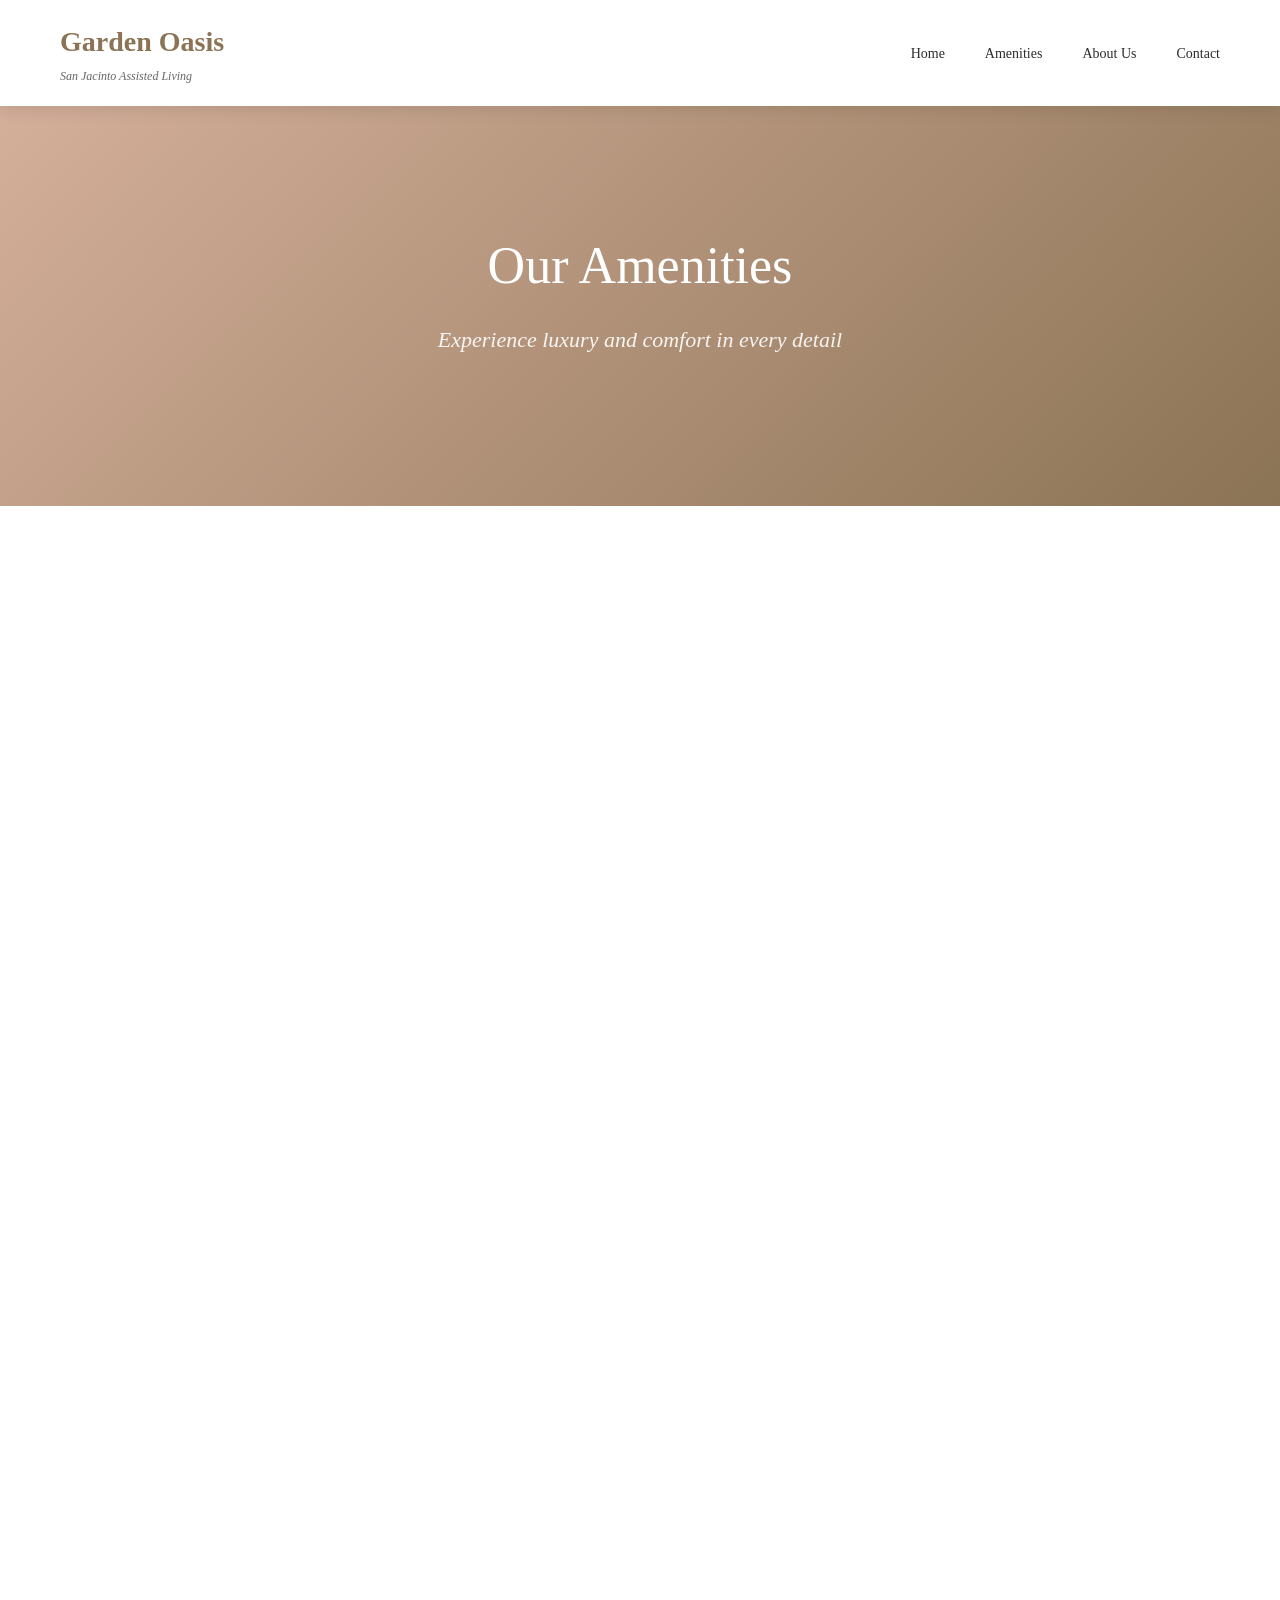
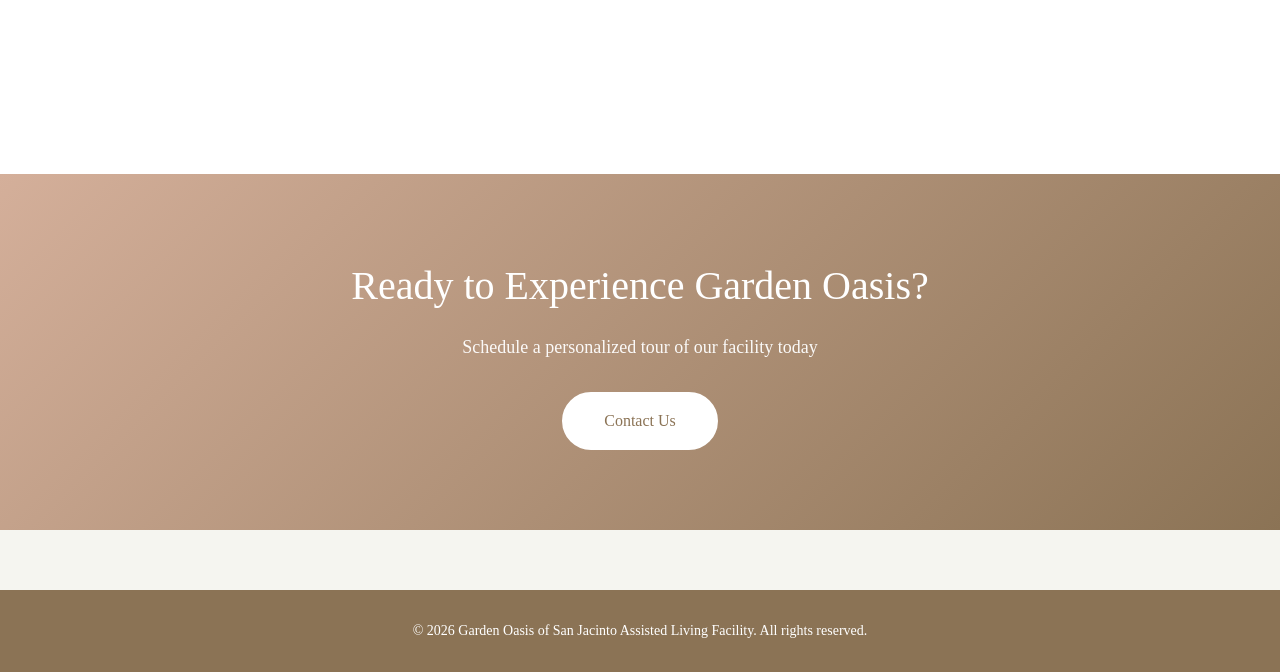
==== amenities.html @ 924706d7 "Initial commit: Garden Oasis website project setup" ====
<!DOCTYPE html>
<html lang="en">
<head>
    <meta charset="UTF-8">
    <meta name="viewport" content="width=device-width, initial-scale=1.0">
    <title>Amenities - Garden Oasis of San Jacinto</title>
    <link rel="stylesheet" href="css/styles.css">
</head>
<body>
    <!-- Navigation -->
    <nav class="navbar">
        <div class="container">
            <div class="logo">
                <h1>Garden Oasis</h1>
                <p class="tagline">San Jacinto Assisted Living</p>
            </div>
            <ul class="nav-links">
                <li><a href="index.html">Home</a></li>
                <li><a href="amenities.html">Amenities</a></li>
                <li><a href="index.html#about">About Us</a></li>
                <li><a href="index.html#contact">Contact</a></li>
            </ul>
        </div>
    </nav>

    <!-- Amenities Hero -->
    <section class="amenities-hero">
        <div class="hero-content">
            <h2>Our Amenities</h2>
            <p>Experience luxury and comfort in every detail</p>
        </div>
    </section>

    <!-- Amenities Grid -->
    <section class="amenities-section">
        <div class="container">
            <div class="amenities-grid">
                <!-- Amenity Card: Wellness Center -->
                <div class="amenity-card">
                    <div class="amenity-header">
                        <h3>Wellness Center</h3>
                    </div>
                    <div class="amenity-content">
                        <p>Our state-of-the-art wellness center features:</p>
                        <ul>
                            <li>Physical therapy facilities</li>
                            <li>Fitness equipment</li>
                            <li>Spa services</li>
                            <li>Health consultations</li>
                        </ul>
                    </div>
                </div>

                <!-- Amenity Card: Dining -->
                <div class="amenity-card">
                    <div class="amenity-header">
                        <h3>Fine Dining Restaurant</h3>
                    </div>
                    <div class="amenity-content">
                        <p>Culinary excellence at every meal:</p>
                        <ul>
                            <li>Chef-prepared meals</li>
                            <li>Dietary accommodations</li>
                            <li>Wine and beverage service</li>
                            <li>Private dining options</li>
                        </ul>
                    </div>
                </div>

                <!-- Amenity Card: Recreation -->
                <div class="amenity-card">
                    <div class="amenity-header">
                        <h3>Recreation & Activities</h3>
                    </div>
                    <div class="amenity-content">
                        <p>Enriching programs throughout the week:</p>
                        <ul>
                            <li>Arts and crafts studios</li>
                            <li>Movie theater</li>
                            <li>Games and social events</li>
                            <li>Educational classes</li>
                        </ul>
                    </div>
                </div>

                <!-- Amenity Card: Gardens -->
                <div class="amenity-card">
                    <div class="amenity-header">
                        <h3>Landscaped Gardens</h3>
                    </div>
                    <div class="amenity-content">
                        <p>Peaceful outdoor spaces for relaxation:</p>
                        <ul>
                            <li>Walking paths</li>
                            <li>Seating areas</li>
                            <li>Meditation gardens</li>
                            <li>Seasonal plantings</li>
                        </ul>
                    </div>
                </div>

                <!-- Amenity Card: Library -->
                <div class="amenity-card">
                    <div class="amenity-header">
                        <h3>Library & Reading Rooms</h3>
                    </div>
                    <div class="amenity-content">
                        <p>A haven for literary enthusiasts:</p>
                        <ul>
                            <li>Extensive book collection</li>
                            <li>Digital reading devices</li>
                            <li>Quiet reading spaces</li>
                            <li>Book clubs</li>
                        </ul>
                    </div>
                </div>

                <!-- Amenity Card: Medical -->
                <div class="amenity-card">
                    <div class="amenity-header">
                        <h3>Medical Services</h3>
                    </div>
                    <div class="amenity-content">
                        <p>Comprehensive healthcare support:</p>
                        <ul>
                            <li>On-site nursing staff</li>
                            <li>Medication management</li>
                            <li>Emergency response</li>
                            <li>Specialist coordination</li>
                        </ul>
                    </div>
                </div>

                <!-- Amenity Card: Lounge -->
                <div class="amenity-card">
                    <div class="amenity-header">
                        <h3>Elegant Lounges</h3>
                    </div>
                    <div class="amenity-content">
                        <p>Social spaces for gathering and connection:</p>
                        <ul>
                            <li>Fireplaces and seating</li>
                            <li>Piano and music rooms</li>
                            <li>Parlor areas</li>
                            <li>Coffee bar</li>
                        </ul>
                    </div>
                </div>

                <!-- Amenity Card: Transportation -->
                <div class="amenity-card">
                    <div class="amenity-header">
                        <h3>Transportation Services</h3>
                    </div>
                    <div class="amenity-content">
                        <p>Convenient mobility for residents:</p>
                        <ul>
                            <li>Medical appointments</li>
                            <li>Shopping excursions</li>
                            <li>Community outings</li>
                            <li>Emergency transport</li>
                        </ul>
                    </div>
                </div>
            </div>
        </div>
    </section>

    <!-- Call to Action -->
    <section class="cta-section">
        <div class="container">
            <h2>Ready to Experience Garden Oasis?</h2>
            <p>Schedule a personalized tour of our facility today</p>
            <a href="index.html#contact" class="cta-button">Contact Us</a>
        </div>
    </section>

    <!-- Footer -->
    <footer class="footer">
        <div class="container">
            <p>&copy; 2026 Garden Oasis of San Jacinto Assisted Living Facility. All rights reserved.</p>
        </div>
    </footer>

    <script src="js/main.js"></script>
</body>
</html>
---- css/styles.css ----
:root {
    /* Light, Luxurious Color Palette */
    --primary-color: #D4AF9A;      /* Warm gold/beige */
    --secondary-color: #F5F5F0;    /* Off-white */
    --accent-color: #8B7355;       /* Warm brown */
    --text-dark: #2C2C2C;          /* Dark gray */
    --text-light: #666666;         /* Medium gray */
    --border-color: #E8E8E8;       /* Light gray */
    --shadow: 0 4px 15px rgba(0, 0, 0, 0.1);
}

* {
    margin: 0;
    padding: 0;
    box-sizing: border-box;
}

body {
    font-family: 'Georgia', 'Garamond', serif;
    line-height: 1.6;
    color: var(--text-dark);
    background-color: var(--secondary-color);
}

/* Container */
.container {
    max-width: 1200px;
    margin: 0 auto;
    padding: 0 20px;
}

/* Navigation */
.navbar {
    background-color: white;
    padding: 20px 0;
    position: sticky;
    top: 0;
    z-index: 100;
    box-shadow: var(--shadow);
}

.navbar .container {
    display: flex;
    justify-content: space-between;
    align-items: center;
}

.logo h1 {
    font-size: 28px;
    color: var(--accent-color);
    font-weight: 600;
}

.logo .tagline {
    font-size: 12px;
    color: var(--text-light);
    font-style: italic;
    margin-top: 2px;
}

.nav-links {
    display: flex;
    list-style: none;
    gap: 40px;
}

.nav-links a {
    text-decoration: none;
    color: var(--text-dark);
    font-size: 14px;
    transition: color 0.3s ease;
}

.nav-links a:hover {
    color: var(--primary-color);
}

/* Hero Section */
.hero {
    background: linear-gradient(135deg, #F5F5F0 0%, #E8E8E8 100%);
    padding: 120px 20px;
    text-align: center;
    min-height: 500px;
    display: flex;
    align-items: center;
    justify-content: center;
}

.hero-content h2 {
    font-size: 48px;
    color: var(--accent-color);
    margin-bottom: 15px;
    font-weight: 500;
}

.hero-content p {
    font-size: 20px;
    color: var(--text-light);
    margin-bottom: 30px;
    font-style: italic;
}

.amenities-hero {
    background: linear-gradient(135deg, #D4AF9A 0%, #8B7355 100%);
    color: white;
    padding: 100px 20px;
    text-align: center;
    min-height: 400px;
    display: flex;
    align-items: center;
    justify-content: center;
}

.amenities-hero .hero-content h2 {
    color: white;
    font-size: 52px;
    margin-bottom: 15px;
}

.amenities-hero .hero-content p {
    color: rgba(255, 255, 255, 0.9);
    font-size: 22px;
}

/* CTA Button */
.cta-button {
    display: inline-block;
    background-color: var(--primary-color);
    color: white;
    padding: 14px 40px;
    text-decoration: none;
    border-radius: 50px;
    font-size: 16px;
    transition: all 0.3s ease;
    border: 2px solid var(--primary-color);
}

.cta-button:hover {
    background-color: var(--accent-color);
    border-color: var(--accent-color);
    transform: translateY(-2px);
    box-shadow: 0 6px 20px rgba(0, 0, 0, 0.15);
}

/* About Section */
.about {
    padding: 80px 20px;
    background-color: white;
}

.about h2 {
    font-size: 36px;
    color: var(--accent-color);
    text-align: center;
    margin-bottom: 50px;
    font-weight: 500;
}

.about-content {
    max-width: 800px;
    margin: 0 auto;
}

.about-text p {
    font-size: 16px;
    color: var(--text-light);
    margin-bottom: 20px;
    line-height: 1.8;
}

/* Features Grid */
.features {
    padding: 80px 20px;
    background-color: var(--secondary-color);
}

.features h2 {
    font-size: 36px;
    color: var(--accent-color);
    text-align: center;
    margin-bottom: 50px;
    font-weight: 500;
}

.features-grid {
    display: grid;
    grid-template-columns: repeat(auto-fit, minmax(280px, 1fr));
    gap: 30px;
}

.feature-card {
    background-color: white;
    padding: 30px;
    border-radius: 10px;
    text-align: center;
    box-shadow: var(--shadow);
    transition: all 0.3s ease;
}

.feature-card:hover {
    transform: translateY(-5px);
    box-shadow: 0 8px 25px rgba(0, 0, 0, 0.15);
}

.feature-card h3 {
    color: var(--primary-color);
    font-size: 20px;
    margin-bottom: 15px;
    font-weight: 600;
}

.feature-card p {
    color: var(--text-light);
    font-size: 15px;
}

/* Amenities Section */
.amenities-section {
    padding: 80px 20px;
    background-color: white;
}

.amenities-grid {
    display: grid;
    grid-template-columns: repeat(auto-fit, minmax(320px, 1fr));
    gap: 30px;
    margin-top: 50px;
}

.amenity-card {
    background: linear-gradient(135deg, #F5F5F0 0%, white 100%);
    border: 1px solid var(--border-color);
    border-radius: 10px;
    overflow: hidden;
    transition: all 0.3s ease;
    box-shadow: var(--shadow);
}

.amenity-card:hover {
    transform: translateY(-8px);
    box-shadow: 0 12px 35px rgba(0, 0, 0, 0.12);
}

.amenity-header {
    background: linear-gradient(135deg, var(--primary-color) 0%, var(--accent-color) 100%);
    color: white;
    padding: 25px;
    text-align: center;
}

.amenity-header h3 {
    font-size: 22px;
    font-weight: 600;
    margin: 0;
}

.amenity-content {
    padding: 25px;
}

.amenity-content p {
    color: var(--text-dark);
    font-size: 15px;
    margin-bottom: 15px;
    font-weight: 500;
}

.amenity-content ul {
    list-style: none;
    padding-left: 0;
}

.amenity-content li {
    color: var(--text-light);
    font-size: 14px;
    padding: 8px 0;
    border-bottom: 1px solid var(--border-color);
    position: relative;
    padding-left: 20px;
}

.amenity-content li:last-child {
    border-bottom: none;
}

.amenity-content li:before {
    content: "✓";
    position: absolute;
    left: 0;
    color: var(--primary-color);
    font-weight: bold;
}

/* CTA Section */
.cta-section {
    background: linear-gradient(135deg, var(--primary-color) 0%, var(--accent-color) 100%);
    color: white;
    padding: 80px 20px;
    text-align: center;
}

.cta-section h2 {
    font-size: 40px;
    margin-bottom: 15px;
    font-weight: 500;
}

.cta-section p {
    font-size: 18px;
    margin-bottom: 30px;
    opacity: 0.95;
}

.cta-section .cta-button {
    background-color: white;
    color: var(--accent-color);
    border-color: white;
}

.cta-section .cta-button:hover {
    background-color: var(--secondary-color);
    border-color: var(--secondary-color);
}

/* Contact Section */
.contact {
    padding: 80px 20px;
    background-color: var(--secondary-color);
    text-align: center;
}

.contact h2 {
    font-size: 36px;
    color: var(--accent-color);
    margin-bottom: 15px;
    font-weight: 500;
}

.contact > p {
    font-size: 18px;
    color: var(--text-light);
    margin-bottom: 40px;
}

.contact-info {
    background-color: white;
    max-width: 500px;
    margin: 0 auto;
    padding: 40px;
    border-radius: 10px;
    box-shadow: var(--shadow);
}

.contact-info p {
    font-size: 16px;
    margin: 15px 0;
    color: var(--text-dark);
}

/* Footer */
.footer {
    background-color: var(--accent-color);
    color: white;
    text-align: center;
    padding: 30px 20px;
    margin-top: 60px;
}

.footer p {
    margin: 0;
    font-size: 14px;
}

/* Responsive Design */
@media (max-width: 768px) {
    .nav-links {
        gap: 20px;
    }

    .hero-content h2 {
        font-size: 36px;
    }

    .hero-content p {
        font-size: 16px;
    }

    .amenities-hero .hero-content h2 {
        font-size: 36px;
    }

    .features h2,
    .about h2,
    .contact h2 {
        font-size: 28px;
    }

    .cta-section h2 {
        font-size: 32px;
    }

    .features-grid,
    .amenities-grid {
        grid-template-columns: 1fr;
    }
}

@media (max-width: 480px) {
    .navbar .container {
        flex-direction: column;
        gap: 15px;
    }

    .nav-links {
        flex-direction: column;
        gap: 10px;
        text-align: center;
    }

    .hero {
        padding: 80px 20px;
        min-height: auto;
    }

    .hero-content h2 {
        font-size: 28px;
    }
}
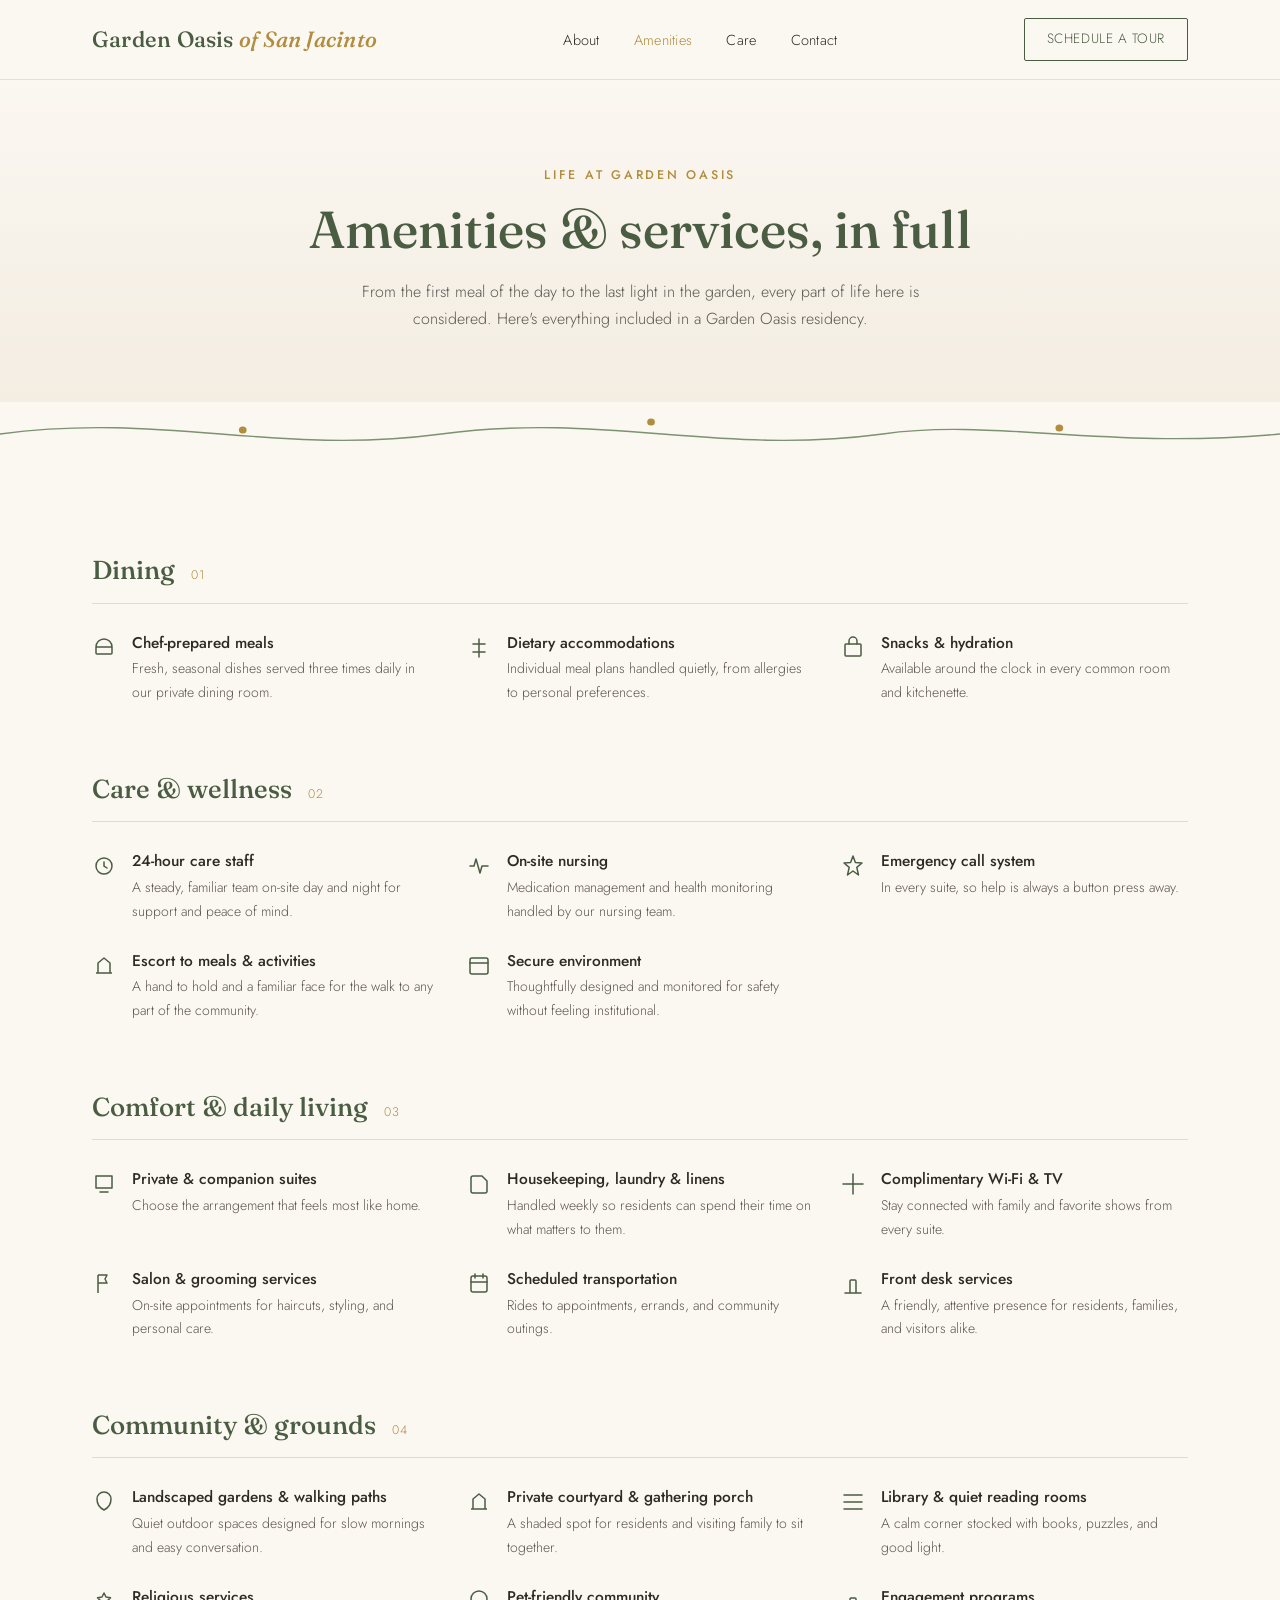
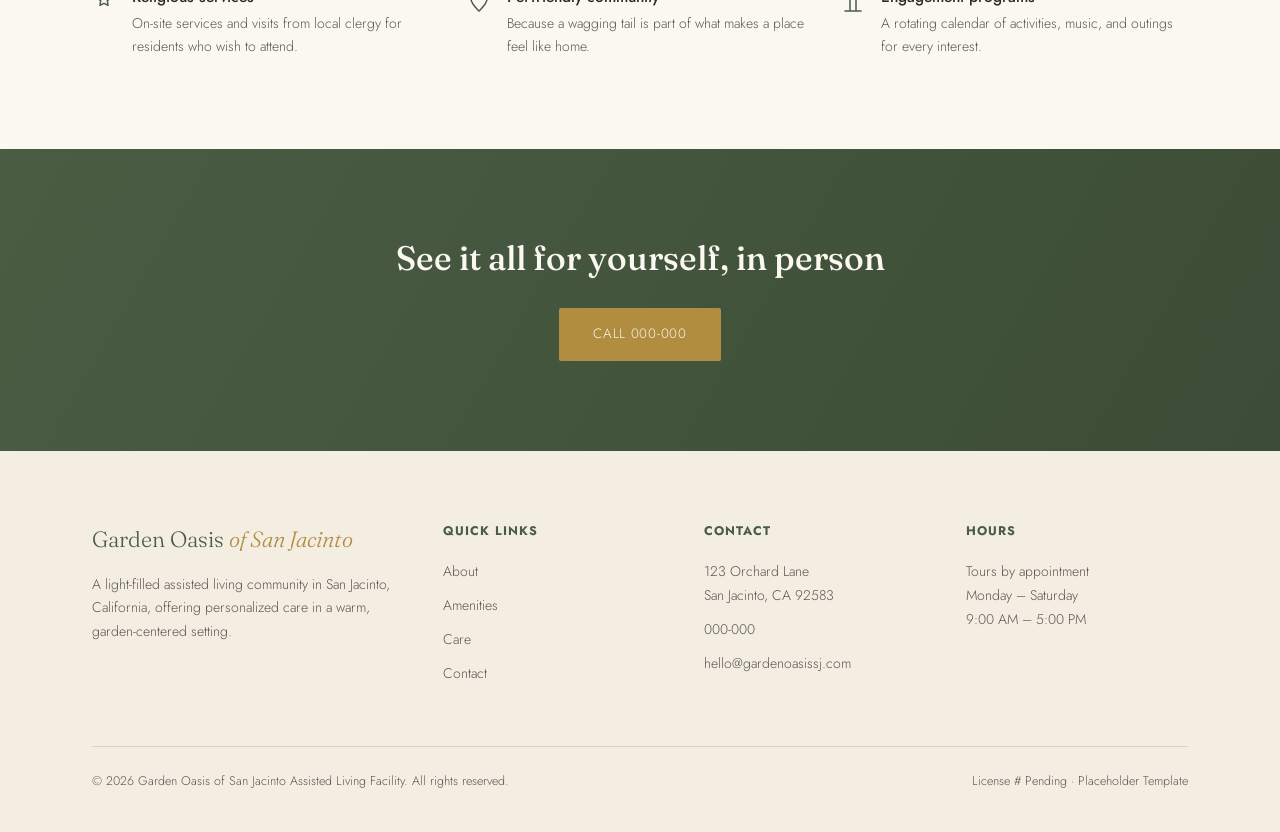
==== commit f4af1cb1: "Update amenities.html" ====
--- a/amenities.html
+++ b/amenities.html
@@ -1,187 +1,339 @@
 <!DOCTYPE html>
 <html lang="en">
 <head>
-    <meta charset="UTF-8">
-    <meta name="viewport" content="width=device-width, initial-scale=1.0">
-    <title>Amenities - Garden Oasis of San Jacinto</title>
-    <link rel="stylesheet" href="css/styles.css">
+<meta charset="UTF-8">
+<meta name="viewport" content="width=device-width, initial-scale=1.0">
+<title>Amenities &amp; Services | Garden Oasis of San Jacinto</title>
+<meta name="description" content="Explore the amenities and services at Garden Oasis of San Jacinto Assisted Living Facility, from chef-prepared meals to landscaped gardens and 24-hour care.">
+<link rel="preconnect" href="https://fonts.googleapis.com">
+<link rel="preconnect" href="https://fonts.gstatic.com" crossorigin>
+<link href="https://fonts.googleapis.com/css2?family=Fraunces:ital,opsz,wght@0,9..144,300;0,9..144,500;1,9..144,400&family=Jost:wght@300;400;500;600&display=swap" rel="stylesheet">
+<style>
+  :root{
+    --ivory:#FBF7F1;
+    --ivory-deep:#F3EDE2;
+    --sage-deep:#4A5D43;
+    --sage:#7C9271;
+    --sage-pale:#DCE6D3;
+    --gold:#B08D3F;
+    --gold-pale:#E9DCB8;
+    --ink:#2E2B26;
+    --ink-soft:#5C5850;
+  }
+  *{box-sizing:border-box;margin:0;padding:0;}
+  html{scroll-behavior:smooth;}
+  body{
+    font-family:'Jost', sans-serif;
+    background:var(--ivory);
+    color:var(--ink);
+    line-height:1.7;
+    font-weight:300;
+    overflow-x:hidden;
+  }
+  h1,h2,h3,.display{
+    font-family:'Fraunces', serif;
+    font-weight:500;
+    color:var(--sage-deep);
+    line-height:1.15;
+  }
+  a{color:inherit;text-decoration:none;}
+  img{max-width:100%;display:block;}
+  .wrap{max-width:1160px;margin:0 auto;padding:0 32px;}
+  .eyebrow{
+    font-family:'Jost', sans-serif;
+    text-transform:uppercase;
+    letter-spacing:0.22em;
+    font-size:12.5px;
+    color:var(--gold);
+    font-weight:500;
+    display:inline-block;
+    margin-bottom:14px;
+  }
+
+  /* ---------- NAV ---------- */
+  header{
+    position:sticky;top:0;z-index:100;
+    background:rgba(251,247,241,0.92);
+    backdrop-filter:blur(6px);
+    border-bottom:1px solid rgba(74,93,67,0.14);
+  }
+  nav{
+    display:flex;align-items:center;justify-content:space-between;
+    padding:18px 32px;max-width:1160px;margin:0 auto;
+  }
+  .logo{font-family:'Fraunces',serif;font-size:22px;color:var(--sage-deep);font-weight:500;letter-spacing:0.01em;}
+  .logo em{font-style:italic;color:var(--gold);}
+  .nav-links{display:flex;gap:34px;list-style:none;}
+  .nav-links a{font-size:14.5px;letter-spacing:0.02em;color:var(--ink);transition:color .2s;}
+  .nav-links a.active{color:var(--gold);}
+  .nav-links a:hover{color:var(--gold);}
+  .nav-cta{
+    border:1px solid var(--sage-deep);padding:9px 22px;border-radius:2px;
+    font-size:13.5px;letter-spacing:0.04em;text-transform:uppercase;
+    color:var(--sage-deep);transition:all .25s;white-space:nowrap;
+  }
+  .nav-cta:hover{background:var(--sage-deep);color:var(--ivory);}
+  .menu-toggle{display:none;background:none;border:none;font-size:26px;color:var(--sage-deep);cursor:pointer;}
+
+  /* ---------- PAGE HERO ---------- */
+  .page-hero{
+    padding:80px 32px 70px;
+    background:linear-gradient(180deg, var(--ivory) 0%, var(--ivory-deep) 100%);
+    text-align:center;
+  }
+  .page-hero h1{font-size:clamp(34px,5vw,52px);max-width:720px;margin:0 auto 18px;}
+  .page-hero p{max-width:560px;margin:0 auto;color:var(--ink-soft);font-size:16px;}
+
+  /* vine divider */
+  .vine{width:100%;height:64px;display:block;}
+  .vine path{fill:none;stroke:var(--sage);stroke-width:1.4;stroke-linecap:round;}
+  .vine circle{fill:var(--gold);}
+
+  /* ---------- AMENITY CATEGORIES ---------- */
+  .categories{padding:90px 32px;}
+  .cat-group{margin-bottom:70px;}
+  .cat-group:last-child{margin-bottom:0;}
+  .cat-head{display:flex;align-items:baseline;gap:16px;border-bottom:1px solid rgba(74,93,67,0.18);padding-bottom:16px;margin-bottom:30px;}
+  .cat-head h2{font-size:26px;}
+  .cat-head span{font-size:12.5px;letter-spacing:0.05em;text-transform:uppercase;color:var(--gold);}
+  .cat-grid{display:grid;grid-template-columns:repeat(3,1fr);gap:28px;}
+  .cat-item{display:flex;gap:16px;align-items:flex-start;}
+  .cat-item svg{width:24px;height:24px;stroke:var(--sage-deep);flex-shrink:0;margin-top:2px;}
+  .cat-item h3{font-family:'Jost',sans-serif;font-weight:500;font-size:15.5px;color:var(--ink);margin-bottom:6px;}
+  .cat-item p{font-size:14px;color:var(--ink-soft);}
+
+  /* ---------- CTA BANNER ---------- */
+  .cta-banner{
+    padding:90px 32px;text-align:center;
+    background:linear-gradient(120deg, var(--sage-deep), #3C4C36);
+    color:var(--ivory);
+  }
+  .cta-banner h2{color:var(--ivory);font-size:34px;max-width:600px;margin:0 auto 30px;}
+  .btn{
+    display:inline-block;padding:15px 34px;border-radius:2px;
+    font-size:13.5px;letter-spacing:0.05em;text-transform:uppercase;
+    transition:all .25s;
+  }
+  .btn-primary{background:var(--gold);color:var(--ivory);}
+  .btn-primary:hover{background:var(--ivory);color:var(--sage-deep);}
+
+  /* ---------- FOOTER ---------- */
+  footer{padding:70px 32px 40px;background:var(--ivory-deep);}
+  .footer-grid{display:grid;grid-template-columns:1.4fr 1fr 1fr 1fr;gap:40px;margin-bottom:50px;}
+  .footer-grid h4{font-size:12.5px;letter-spacing:0.08em;text-transform:uppercase;color:var(--sage-deep);margin-bottom:18px;}
+  .footer-grid p, .footer-grid a{font-size:14px;color:var(--ink-soft);display:block;margin-bottom:10px;}
+  .footer-grid a:hover{color:var(--gold);}
+  .footer-logo{font-family:'Fraunces',serif;font-size:22px;color:var(--sage-deep);margin-bottom:14px;}
+  .footer-bottom{
+    border-top:1px solid rgba(74,93,67,0.18);padding-top:24px;
+    display:flex;justify-content:space-between;flex-wrap:wrap;gap:12px;
+    font-size:12.5px;color:var(--ink-soft);
+  }
+
+  /* ---------- RESPONSIVE ---------- */
+  @media (max-width:900px){
+    .cat-grid{grid-template-columns:1fr 1fr;}
+    .footer-grid{grid-template-columns:1fr 1fr;}
+  }
+  @media (max-width:700px){
+    .nav-links, .nav-cta{display:none;}
+    .menu-toggle{display:block;}
+    .cat-grid{grid-template-columns:1fr;}
+    .footer-grid{grid-template-columns:1fr;}
+  }
+</style>
 </head>
 <body>
-    <!-- Navigation -->
-    <nav class="navbar">
-        <div class="container">
-            <div class="logo">
-                <h1>Garden Oasis</h1>
-                <p class="tagline">San Jacinto Assisted Living</p>
-            </div>
-            <ul class="nav-links">
-                <li><a href="index.html">Home</a></li>
-                <li><a href="amenities.html">Amenities</a></li>
-                <li><a href="index.html#about">About Us</a></li>
-                <li><a href="index.html#contact">Contact</a></li>
-            </ul>
-        </div>
-    </nav>
-
-    <!-- Amenities Hero -->
-    <section class="amenities-hero">
-        <div class="hero-content">
-            <h2>Our Amenities</h2>
-            <p>Experience luxury and comfort in every detail</p>
-        </div>
-    </section>
-
-    <!-- Amenities Grid -->
-    <section class="amenities-section">
-        <div class="container">
-            <div class="amenities-grid">
-                <!-- Amenity Card: Wellness Center -->
-                <div class="amenity-card">
-                    <div class="amenity-header">
-                        <h3>Wellness Center</h3>
-                    </div>
-                    <div class="amenity-content">
-                        <p>Our state-of-the-art wellness center features:</p>
-                        <ul>
-                            <li>Physical therapy facilities</li>
-                            <li>Fitness equipment</li>
-                            <li>Spa services</li>
-                            <li>Health consultations</li>
-                        </ul>
-                    </div>
-                </div>
-
-                <!-- Amenity Card: Dining -->
-                <div class="amenity-card">
-                    <div class="amenity-header">
-                        <h3>Fine Dining Restaurant</h3>
-                    </div>
-                    <div class="amenity-content">
-                        <p>Culinary excellence at every meal:</p>
-                        <ul>
-                            <li>Chef-prepared meals</li>
-                            <li>Dietary accommodations</li>
-                            <li>Wine and beverage service</li>
-                            <li>Private dining options</li>
-                        </ul>
-                    </div>
-                </div>
-
-                <!-- Amenity Card: Recreation -->
-                <div class="amenity-card">
-                    <div class="amenity-header">
-                        <h3>Recreation & Activities</h3>
-                    </div>
-                    <div class="amenity-content">
-                        <p>Enriching programs throughout the week:</p>
-                        <ul>
-                            <li>Arts and crafts studios</li>
-                            <li>Movie theater</li>
-                            <li>Games and social events</li>
-                            <li>Educational classes</li>
-                        </ul>
-                    </div>
-                </div>
-
-                <!-- Amenity Card: Gardens -->
-                <div class="amenity-card">
-                    <div class="amenity-header">
-                        <h3>Landscaped Gardens</h3>
-                    </div>
-                    <div class="amenity-content">
-                        <p>Peaceful outdoor spaces for relaxation:</p>
-                        <ul>
-                            <li>Walking paths</li>
-                            <li>Seating areas</li>
-                            <li>Meditation gardens</li>
-                            <li>Seasonal plantings</li>
-                        </ul>
-                    </div>
-                </div>
-
-                <!-- Amenity Card: Library -->
-                <div class="amenity-card">
-                    <div class="amenity-header">
-                        <h3>Library & Reading Rooms</h3>
-                    </div>
-                    <div class="amenity-content">
-                        <p>A haven for literary enthusiasts:</p>
-                        <ul>
-                            <li>Extensive book collection</li>
-                            <li>Digital reading devices</li>
-                            <li>Quiet reading spaces</li>
-                            <li>Book clubs</li>
-                        </ul>
-                    </div>
-                </div>
-
-                <!-- Amenity Card: Medical -->
-                <div class="amenity-card">
-                    <div class="amenity-header">
-                        <h3>Medical Services</h3>
-                    </div>
-                    <div class="amenity-content">
-                        <p>Comprehensive healthcare support:</p>
-                        <ul>
-                            <li>On-site nursing staff</li>
-                            <li>Medication management</li>
-                            <li>Emergency response</li>
-                            <li>Specialist coordination</li>
-                        </ul>
-                    </div>
-                </div>
-
-                <!-- Amenity Card: Lounge -->
-                <div class="amenity-card">
-                    <div class="amenity-header">
-                        <h3>Elegant Lounges</h3>
-                    </div>
-                    <div class="amenity-content">
-                        <p>Social spaces for gathering and connection:</p>
-                        <ul>
-                            <li>Fireplaces and seating</li>
-                            <li>Piano and music rooms</li>
-                            <li>Parlor areas</li>
-                            <li>Coffee bar</li>
-                        </ul>
-                    </div>
-                </div>
-
-                <!-- Amenity Card: Transportation -->
-                <div class="amenity-card">
-                    <div class="amenity-header">
-                        <h3>Transportation Services</h3>
-                    </div>
-                    <div class="amenity-content">
-                        <p>Convenient mobility for residents:</p>
-                        <ul>
-                            <li>Medical appointments</li>
-                            <li>Shopping excursions</li>
-                            <li>Community outings</li>
-                            <li>Emergency transport</li>
-                        </ul>
-                    </div>
-                </div>
-            </div>
-        </div>
-    </section>
-
-    <!-- Call to Action -->
-    <section class="cta-section">
-        <div class="container">
-            <h2>Ready to Experience Garden Oasis?</h2>
-            <p>Schedule a personalized tour of our facility today</p>
-            <a href="index.html#contact" class="cta-button">Contact Us</a>
-        </div>
-    </section>
-
-    <!-- Footer -->
-    <footer class="footer">
-        <div class="container">
-            <p>&copy; 2026 Garden Oasis of San Jacinto Assisted Living Facility. All rights reserved.</p>
-        </div>
-    </footer>
-
-    <script src="js/main.js"></script>
+
+<header>
+  <nav>
+    <a href="index.html" class="logo">Garden Oasis <em>of San Jacinto</em></a>
+    <ul class="nav-links">
+      <li><a href="index.html#about">About</a></li>
+      <li><a href="amenities.html" class="active">Amenities</a></li>
+      <li><a href="index.html#care">Care</a></li>
+      <li><a href="index.html#contact">Contact</a></li>
+    </ul>
+    <a href="index.html#contact" class="nav-cta">Schedule a Tour</a>
+    <button class="menu-toggle" aria-label="Menu">&#9776;</button>
+  </nav>
+</header>
+
+<section class="page-hero">
+  <div class="wrap">
+    <span class="eyebrow">Life at Garden Oasis</span>
+    <h1>Amenities &amp; services, in full</h1>
+    <p>From the first meal of the day to the last light in the garden, every part of life here is considered. Here's everything included in a Garden Oasis residency.</p>
+  </div>
+</section>
+
+<svg class="vine" viewBox="0 0 1160 64" preserveAspectRatio="none">
+  <path d="M0,32 C150,10 250,54 400,32 C550,10 650,54 800,32 C900,16 1000,48 1160,32"/>
+  <circle cx="220" cy="28" r="3.5"/>
+  <circle cx="590" cy="20" r="3.5"/>
+  <circle cx="960" cy="26" r="3.5"/>
+</svg>
+
+<section class="categories">
+  <div class="wrap">
+
+    <div class="cat-group">
+      <div class="cat-head">
+        <h2>Dining</h2>
+        <span>01</span>
+      </div>
+      <div class="cat-grid">
+        <div class="cat-item">
+          <svg viewBox="0 0 24 24" fill="none" stroke-width="1.5"><path d="M4 11h16M4 11a8 8 0 0116 0M4 11v6a1 1 0 001 1h14a1 1 0 001-1v-6" stroke-linecap="round" stroke-linejoin="round"/></svg>
+          <div><h3>Chef-prepared meals</h3><p>Fresh, seasonal dishes served three times daily in our private dining room.</p></div>
+        </div>
+        <div class="cat-item">
+          <svg viewBox="0 0 24 24" fill="none" stroke-width="1.5"><path d="M12 3v18M6 8h12M6 16h12" stroke-linecap="round"/></svg>
+          <div><h3>Dietary accommodations</h3><p>Individual meal plans handled quietly, from allergies to personal preferences.</p></div>
+        </div>
+        <div class="cat-item">
+          <svg viewBox="0 0 24 24" fill="none" stroke-width="1.5"><rect x="4" y="8" width="16" height="12" rx="1"/><path d="M8 8V5a4 4 0 018 0v3" stroke-linecap="round"/></svg>
+          <div><h3>Snacks &amp; hydration</h3><p>Available around the clock in every common room and kitchenette.</p></div>
+        </div>
+      </div>
+    </div>
+
+    <div class="cat-group">
+      <div class="cat-head">
+        <h2>Care &amp; wellness</h2>
+        <span>02</span>
+      </div>
+      <div class="cat-grid">
+        <div class="cat-item">
+          <svg viewBox="0 0 24 24" fill="none" stroke-width="1.5"><circle cx="12" cy="12" r="8"/><path d="M12 8v4l3 2" stroke-linecap="round"/></svg>
+          <div><h3>24-hour care staff</h3><p>A steady, familiar team on-site day and night for support and peace of mind.</p></div>
+        </div>
+        <div class="cat-item">
+          <svg viewBox="0 0 24 24" fill="none" stroke-width="1.5"><path d="M3 12h4l2-7 4 14 2-7h6" stroke-linecap="round" stroke-linejoin="round"/></svg>
+          <div><h3>On-site nursing</h3><p>Medication management and health monitoring handled by our nursing team.</p></div>
+        </div>
+        <div class="cat-item">
+          <svg viewBox="0 0 24 24" fill="none" stroke-width="1.5"><path d="M12 2l2.4 6.5L21 9l-5.2 4.4L17.5 21 12 17l-5.5 4 1.7-7.6L3 9l6.6-.5z" stroke-linejoin="round"/></svg>
+          <div><h3>Emergency call system</h3><p>In every suite, so help is always a button press away.</p></div>
+        </div>
+        <div class="cat-item">
+          <svg viewBox="0 0 24 24" fill="none" stroke-width="1.5"><path d="M4 19h16M6 19V9l6-5 6 5v10" stroke-linejoin="round"/></svg>
+          <div><h3>Escort to meals &amp; activities</h3><p>A hand to hold and a familiar face for the walk to any part of the community.</p></div>
+        </div>
+        <div class="cat-item">
+          <svg viewBox="0 0 24 24" fill="none" stroke-width="1.5"><rect x="3" y="4" width="18" height="16" rx="2"/><path d="M3 9h18" stroke-linecap="round"/></svg>
+          <div><h3>Secure environment</h3><p>Thoughtfully designed and monitored for safety without feeling institutional.</p></div>
+        </div>
+      </div>
+    </div>
+
+    <div class="cat-group">
+      <div class="cat-head">
+        <h2>Comfort &amp; daily living</h2>
+        <span>03</span>
+      </div>
+      <div class="cat-grid">
+        <div class="cat-item">
+          <svg viewBox="0 0 24 24" fill="none" stroke-width="1.5"><path d="M4 4h16v12H4zM8 20h8" stroke-linecap="round" stroke-linejoin="round"/></svg>
+          <div><h3>Private &amp; companion suites</h3><p>Choose the arrangement that feels most like home.</p></div>
+        </div>
+        <div class="cat-item">
+          <svg viewBox="0 0 24 24" fill="none" stroke-width="1.5"><path d="M4 19V6a2 2 0 012-2h9l5 5v10a2 2 0 01-2 2H6a2 2 0 01-2-2z" stroke-linejoin="round"/></svg>
+          <div><h3>Housekeeping, laundry &amp; linens</h3><p>Handled weekly so residents can spend their time on what matters to them.</p></div>
+        </div>
+        <div class="cat-item">
+          <svg viewBox="0 0 24 24" fill="none" stroke-width="1.5"><path d="M12 2v20M2 12h20" stroke-linecap="round"/></svg>
+          <div><h3>Complimentary Wi-Fi &amp; TV</h3><p>Stay connected with family and favorite shows from every suite.</p></div>
+        </div>
+        <div class="cat-item">
+          <svg viewBox="0 0 24 24" fill="none" stroke-width="1.5"><path d="M6 3v18M6 3h9l-2 4 2 4H6" stroke-linejoin="round"/></svg>
+          <div><h3>Salon &amp; grooming services</h3><p>On-site appointments for haircuts, styling, and personal care.</p></div>
+        </div>
+        <div class="cat-item">
+          <svg viewBox="0 0 24 24" fill="none" stroke-width="1.5"><rect x="4" y="4" width="16" height="16" rx="2"/><path d="M8 2v4M16 2v4M4 10h16" stroke-linecap="round"/></svg>
+          <div><h3>Scheduled transportation</h3><p>Rides to appointments, errands, and community outings.</p></div>
+        </div>
+        <div class="cat-item">
+          <svg viewBox="0 0 24 24" fill="none" stroke-width="1.5"><path d="M9 21V9a1 1 0 011-1h4a1 1 0 011 1v12M4 21h16" stroke-linecap="round" stroke-linejoin="round"/></svg>
+          <div><h3>Front desk services</h3><p>A friendly, attentive presence for residents, families, and visitors alike.</p></div>
+        </div>
+      </div>
+    </div>
+
+    <div class="cat-group">
+      <div class="cat-head">
+        <h2>Community &amp; grounds</h2>
+        <span>04</span>
+      </div>
+      <div class="cat-grid">
+        <div class="cat-item">
+          <svg viewBox="0 0 24 24" fill="none" stroke-width="1.5"><path d="M12 20c4-2 7-6 7-11a7 7 0 00-14 0c0 5 3 9 7 11z" stroke-linecap="round" stroke-linejoin="round"/></svg>
+          <div><h3>Landscaped gardens &amp; walking paths</h3><p>Quiet outdoor spaces designed for slow mornings and easy conversation.</p></div>
+        </div>
+        <div class="cat-item">
+          <svg viewBox="0 0 24 24" fill="none" stroke-width="1.5"><path d="M4 19h16M6 19V9l6-5 6 5v10" stroke-linejoin="round"/></svg>
+          <div><h3>Private courtyard &amp; gathering porch</h3><p>A shaded spot for residents and visiting family to sit together.</p></div>
+        </div>
+        <div class="cat-item">
+          <svg viewBox="0 0 24 24" fill="none" stroke-width="1.5"><path d="M3 5h18M3 12h18M3 19h18" stroke-linecap="round"/></svg>
+          <div><h3>Library &amp; quiet reading rooms</h3><p>A calm corner stocked with books, puzzles, and good light.</p></div>
+        </div>
+        <div class="cat-item">
+          <svg viewBox="0 0 24 24" fill="none" stroke-width="1.5"><path d="M12 3l2 4 4.5.7-3.2 3.2.7 4.5-4-2.1-4 2.1.7-4.5L5.5 7.7 10 7z" stroke-linejoin="round"/></svg>
+          <div><h3>Religious services</h3><p>On-site services and visits from local clergy for residents who wish to attend.</p></div>
+        </div>
+        <div class="cat-item">
+          <svg viewBox="0 0 24 24" fill="none" stroke-width="1.5"><path d="M12 21c-4-4-8-7.5-8-12a8 8 0 0116 0c0 4.5-4 8-8 12z" stroke-linejoin="round"/></svg>
+          <div><h3>Pet-friendly community</h3><p>Because a wagging tail is part of what makes a place feel like home.</p></div>
+        </div>
+        <div class="cat-item">
+          <svg viewBox="0 0 24 24" fill="none" stroke-width="1.5"><path d="M9 21V9a1 1 0 011-1h4a1 1 0 011 1v12M4 21h16" stroke-linecap="round" stroke-linejoin="round"/></svg>
+          <div><h3>Engagement programs</h3><p>A rotating calendar of activities, music, and outings for every interest.</p></div>
+        </div>
+      </div>
+    </div>
+
+  </div>
+</section>
+
+<section class="cta-banner" id="contact">
+  <div class="wrap">
+    <h2>See it all for yourself, in person</h2>
+    <a href="tel:+1000000" class="btn btn-primary">Call 000-000</a>
+  </div>
+</section>
+
+<footer>
+  <div class="wrap">
+    <div class="footer-grid">
+      <div>
+        <div class="footer-logo">Garden Oasis <em style="font-style:italic;color:var(--gold);">of San Jacinto</em></div>
+        <p>A light-filled assisted living community in San Jacinto, California, offering personalized care in a warm, garden-centered setting.</p>
+      </div>
+      <div>
+        <h4>Quick Links</h4>
+        <a href="index.html#about">About</a>
+        <a href="amenities.html">Amenities</a>
+        <a href="index.html#care">Care</a>
+        <a href="index.html#contact">Contact</a>
+      </div>
+      <div>
+        <h4>Contact</h4>
+        <p>123 Orchard Lane<br>San Jacinto, CA 92583</p>
+        <a href="tel:+1000000">000-000</a>
+        <a href="mailto:hello@gardenoasissj.com">hello@gardenoasissj.com</a>
+      </div>
+      <div>
+        <h4>Hours</h4>
+        <p>Tours by appointment<br>Monday &ndash; Saturday<br>9:00 AM &ndash; 5:00 PM</p>
+      </div>
+    </div>
+    <div class="footer-bottom">
+      <span>&copy; 2026 Garden Oasis of San Jacinto Assisted Living Facility. All rights reserved.</span>
+      <span>License # Pending &middot; Placeholder Template</span>
+    </div>
+  </div>
+</footer>
+
 </body>
 </html>
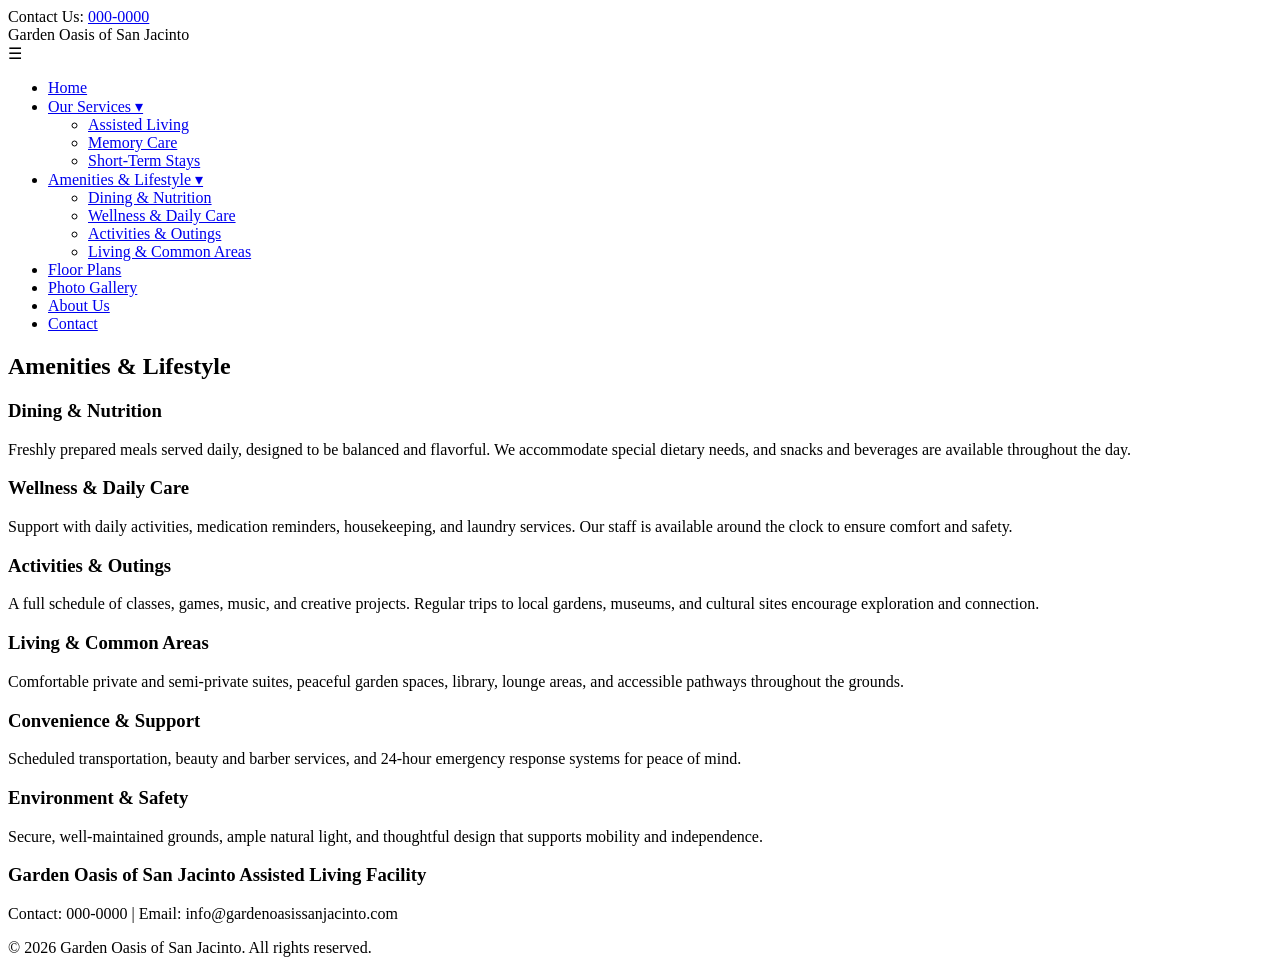
==== commit 8a67985a: "Update amenities.html" ====
--- a/amenities.html
+++ b/amenities.html
@@ -1,339 +1,89 @@
 <!DOCTYPE html>
 <html lang="en">
 <head>
-<meta charset="UTF-8">
-<meta name="viewport" content="width=device-width, initial-scale=1.0">
-<title>Amenities &amp; Services | Garden Oasis of San Jacinto</title>
-<meta name="description" content="Explore the amenities and services at Garden Oasis of San Jacinto Assisted Living Facility, from chef-prepared meals to landscaped gardens and 24-hour care.">
-<link rel="preconnect" href="https://fonts.googleapis.com">
-<link rel="preconnect" href="https://fonts.gstatic.com" crossorigin>
-<link href="https://fonts.googleapis.com/css2?family=Fraunces:ital,opsz,wght@0,9..144,300;0,9..144,500;1,9..144,400&family=Jost:wght@300;400;500;600&display=swap" rel="stylesheet">
-<style>
-  :root{
-    --ivory:#FBF7F1;
-    --ivory-deep:#F3EDE2;
-    --sage-deep:#4A5D43;
-    --sage:#7C9271;
-    --sage-pale:#DCE6D3;
-    --gold:#B08D3F;
-    --gold-pale:#E9DCB8;
-    --ink:#2E2B26;
-    --ink-soft:#5C5850;
-  }
-  *{box-sizing:border-box;margin:0;padding:0;}
-  html{scroll-behavior:smooth;}
-  body{
-    font-family:'Jost', sans-serif;
-    background:var(--ivory);
-    color:var(--ink);
-    line-height:1.7;
-    font-weight:300;
-    overflow-x:hidden;
-  }
-  h1,h2,h3,.display{
-    font-family:'Fraunces', serif;
-    font-weight:500;
-    color:var(--sage-deep);
-    line-height:1.15;
-  }
-  a{color:inherit;text-decoration:none;}
-  img{max-width:100%;display:block;}
-  .wrap{max-width:1160px;margin:0 auto;padding:0 32px;}
-  .eyebrow{
-    font-family:'Jost', sans-serif;
-    text-transform:uppercase;
-    letter-spacing:0.22em;
-    font-size:12.5px;
-    color:var(--gold);
-    font-weight:500;
-    display:inline-block;
-    margin-bottom:14px;
-  }
-
-  /* ---------- NAV ---------- */
-  header{
-    position:sticky;top:0;z-index:100;
-    background:rgba(251,247,241,0.92);
-    backdrop-filter:blur(6px);
-    border-bottom:1px solid rgba(74,93,67,0.14);
-  }
-  nav{
-    display:flex;align-items:center;justify-content:space-between;
-    padding:18px 32px;max-width:1160px;margin:0 auto;
-  }
-  .logo{font-family:'Fraunces',serif;font-size:22px;color:var(--sage-deep);font-weight:500;letter-spacing:0.01em;}
-  .logo em{font-style:italic;color:var(--gold);}
-  .nav-links{display:flex;gap:34px;list-style:none;}
-  .nav-links a{font-size:14.5px;letter-spacing:0.02em;color:var(--ink);transition:color .2s;}
-  .nav-links a.active{color:var(--gold);}
-  .nav-links a:hover{color:var(--gold);}
-  .nav-cta{
-    border:1px solid var(--sage-deep);padding:9px 22px;border-radius:2px;
-    font-size:13.5px;letter-spacing:0.04em;text-transform:uppercase;
-    color:var(--sage-deep);transition:all .25s;white-space:nowrap;
-  }
-  .nav-cta:hover{background:var(--sage-deep);color:var(--ivory);}
-  .menu-toggle{display:none;background:none;border:none;font-size:26px;color:var(--sage-deep);cursor:pointer;}
-
-  /* ---------- PAGE HERO ---------- */
-  .page-hero{
-    padding:80px 32px 70px;
-    background:linear-gradient(180deg, var(--ivory) 0%, var(--ivory-deep) 100%);
-    text-align:center;
-  }
-  .page-hero h1{font-size:clamp(34px,5vw,52px);max-width:720px;margin:0 auto 18px;}
-  .page-hero p{max-width:560px;margin:0 auto;color:var(--ink-soft);font-size:16px;}
-
-  /* vine divider */
-  .vine{width:100%;height:64px;display:block;}
-  .vine path{fill:none;stroke:var(--sage);stroke-width:1.4;stroke-linecap:round;}
-  .vine circle{fill:var(--gold);}
-
-  /* ---------- AMENITY CATEGORIES ---------- */
-  .categories{padding:90px 32px;}
-  .cat-group{margin-bottom:70px;}
-  .cat-group:last-child{margin-bottom:0;}
-  .cat-head{display:flex;align-items:baseline;gap:16px;border-bottom:1px solid rgba(74,93,67,0.18);padding-bottom:16px;margin-bottom:30px;}
-  .cat-head h2{font-size:26px;}
-  .cat-head span{font-size:12.5px;letter-spacing:0.05em;text-transform:uppercase;color:var(--gold);}
-  .cat-grid{display:grid;grid-template-columns:repeat(3,1fr);gap:28px;}
-  .cat-item{display:flex;gap:16px;align-items:flex-start;}
-  .cat-item svg{width:24px;height:24px;stroke:var(--sage-deep);flex-shrink:0;margin-top:2px;}
-  .cat-item h3{font-family:'Jost',sans-serif;font-weight:500;font-size:15.5px;color:var(--ink);margin-bottom:6px;}
-  .cat-item p{font-size:14px;color:var(--ink-soft);}
-
-  /* ---------- CTA BANNER ---------- */
-  .cta-banner{
-    padding:90px 32px;text-align:center;
-    background:linear-gradient(120deg, var(--sage-deep), #3C4C36);
-    color:var(--ivory);
-  }
-  .cta-banner h2{color:var(--ivory);font-size:34px;max-width:600px;margin:0 auto 30px;}
-  .btn{
-    display:inline-block;padding:15px 34px;border-radius:2px;
-    font-size:13.5px;letter-spacing:0.05em;text-transform:uppercase;
-    transition:all .25s;
-  }
-  .btn-primary{background:var(--gold);color:var(--ivory);}
-  .btn-primary:hover{background:var(--ivory);color:var(--sage-deep);}
-
-  /* ---------- FOOTER ---------- */
-  footer{padding:70px 32px 40px;background:var(--ivory-deep);}
-  .footer-grid{display:grid;grid-template-columns:1.4fr 1fr 1fr 1fr;gap:40px;margin-bottom:50px;}
-  .footer-grid h4{font-size:12.5px;letter-spacing:0.08em;text-transform:uppercase;color:var(--sage-deep);margin-bottom:18px;}
-  .footer-grid p, .footer-grid a{font-size:14px;color:var(--ink-soft);display:block;margin-bottom:10px;}
-  .footer-grid a:hover{color:var(--gold);}
-  .footer-logo{font-family:'Fraunces',serif;font-size:22px;color:var(--sage-deep);margin-bottom:14px;}
-  .footer-bottom{
-    border-top:1px solid rgba(74,93,67,0.18);padding-top:24px;
-    display:flex;justify-content:space-between;flex-wrap:wrap;gap:12px;
-    font-size:12.5px;color:var(--ink-soft);
-  }
-
-  /* ---------- RESPONSIVE ---------- */
-  @media (max-width:900px){
-    .cat-grid{grid-template-columns:1fr 1fr;}
-    .footer-grid{grid-template-columns:1fr 1fr;}
-  }
-  @media (max-width:700px){
-    .nav-links, .nav-cta{display:none;}
-    .menu-toggle{display:block;}
-    .cat-grid{grid-template-columns:1fr;}
-    .footer-grid{grid-template-columns:1fr;}
-  }
-</style>
+  <meta charset="UTF-8">
+  <meta name="viewport" content="width=device-width, initial-scale=1.0">
+  <title>Amenities & Lifestyle | Garden Oasis of San Jacinto</title>
+  <link rel="stylesheet" href="css/style.css">
 </head>
 <body>
 
+<div class="top-bar">
+  Contact Us: <a href="tel:000-0000">000-0000</a>
+</div>
+
 <header>
   <nav>
-    <a href="index.html" class="logo">Garden Oasis <em>of San Jacinto</em></a>
-    <ul class="nav-links">
-      <li><a href="index.html#about">About</a></li>
-      <li><a href="amenities.html" class="active">Amenities</a></li>
-      <li><a href="index.html#care">Care</a></li>
-      <li><a href="index.html#contact">Contact</a></li>
+    <div class="logo">Garden Oasis of San Jacinto</div>
+    <div class="hamburger" onclick="toggleMenu()">&#9776;</div>
+    <ul class="menu" id="mainMenu">
+      <li><a href="index.html">Home</a></li>
+      <li>
+        <a href="#">Our Services ▾</a>
+        <ul class="dropdown">
+          <li><a href="assisted-living.html">Assisted Living</a></li>
+          <li><a href="memory-care.html">Memory Care</a></li>
+          <li><a href="short-term.html">Short-Term Stays</a></li>
+        </ul>
+      </li>
+      <li>
+        <a href="amenities.html">Amenities & Lifestyle ▾</a>
+        <ul class="dropdown">
+          <li><a href="#dining">Dining & Nutrition</a></li>
+          <li><a href="#wellness">Wellness & Daily Care</a></li>
+          <li><a href="#activities">Activities & Outings</a></li>
+          <li><a href="#spaces">Living & Common Areas</a></li>
+        </ul>
+      </li>
+      <li><a href="floor-plans.html">Floor Plans</a></li>
+      <li><a href="gallery.html">Photo Gallery</a></li>
+      <li><a href="about.html">About Us</a></li>
+      <li><a href="contact.html">Contact</a></li>
     </ul>
-    <a href="index.html#contact" class="nav-cta">Schedule a Tour</a>
-    <button class="menu-toggle" aria-label="Menu">&#9776;</button>
   </nav>
 </header>
 
-<section class="page-hero">
-  <div class="wrap">
-    <span class="eyebrow">Life at Garden Oasis</span>
-    <h1>Amenities &amp; services, in full</h1>
-    <p>From the first meal of the day to the last light in the garden, every part of life here is considered. Here's everything included in a Garden Oasis residency.</p>
-  </div>
-</section>
-
-<svg class="vine" viewBox="0 0 1160 64" preserveAspectRatio="none">
-  <path d="M0,32 C150,10 250,54 400,32 C550,10 650,54 800,32 C900,16 1000,48 1160,32"/>
-  <circle cx="220" cy="28" r="3.5"/>
-  <circle cx="590" cy="20" r="3.5"/>
-  <circle cx="960" cy="26" r="3.5"/>
-</svg>
-
-<section class="categories">
-  <div class="wrap">
-
-    <div class="cat-group">
-      <div class="cat-head">
-        <h2>Dining</h2>
-        <span>01</span>
-      </div>
-      <div class="cat-grid">
-        <div class="cat-item">
-          <svg viewBox="0 0 24 24" fill="none" stroke-width="1.5"><path d="M4 11h16M4 11a8 8 0 0116 0M4 11v6a1 1 0 001 1h14a1 1 0 001-1v-6" stroke-linecap="round" stroke-linejoin="round"/></svg>
-          <div><h3>Chef-prepared meals</h3><p>Fresh, seasonal dishes served three times daily in our private dining room.</p></div>
-        </div>
-        <div class="cat-item">
-          <svg viewBox="0 0 24 24" fill="none" stroke-width="1.5"><path d="M12 3v18M6 8h12M6 16h12" stroke-linecap="round"/></svg>
-          <div><h3>Dietary accommodations</h3><p>Individual meal plans handled quietly, from allergies to personal preferences.</p></div>
-        </div>
-        <div class="cat-item">
-          <svg viewBox="0 0 24 24" fill="none" stroke-width="1.5"><rect x="4" y="8" width="16" height="12" rx="1"/><path d="M8 8V5a4 4 0 018 0v3" stroke-linecap="round"/></svg>
-          <div><h3>Snacks &amp; hydration</h3><p>Available around the clock in every common room and kitchenette.</p></div>
-        </div>
-      </div>
+<section>
+  <h2 class="section-title">Amenities & Lifestyle</h2>
+  <div class="amenities-grid">
+    <div class="amenity-card" id="dining">
+      <h3>Dining & Nutrition</h3>
+      <p>Freshly prepared meals served daily, designed to be balanced and flavorful. We accommodate special dietary needs, and snacks and beverages are available throughout the day.</p>
     </div>
-
-    <div class="cat-group">
-      <div class="cat-head">
-        <h2>Care &amp; wellness</h2>
-        <span>02</span>
-      </div>
-      <div class="cat-grid">
-        <div class="cat-item">
-          <svg viewBox="0 0 24 24" fill="none" stroke-width="1.5"><circle cx="12" cy="12" r="8"/><path d="M12 8v4l3 2" stroke-linecap="round"/></svg>
-          <div><h3>24-hour care staff</h3><p>A steady, familiar team on-site day and night for support and peace of mind.</p></div>
-        </div>
-        <div class="cat-item">
-          <svg viewBox="0 0 24 24" fill="none" stroke-width="1.5"><path d="M3 12h4l2-7 4 14 2-7h6" stroke-linecap="round" stroke-linejoin="round"/></svg>
-          <div><h3>On-site nursing</h3><p>Medication management and health monitoring handled by our nursing team.</p></div>
-        </div>
-        <div class="cat-item">
-          <svg viewBox="0 0 24 24" fill="none" stroke-width="1.5"><path d="M12 2l2.4 6.5L21 9l-5.2 4.4L17.5 21 12 17l-5.5 4 1.7-7.6L3 9l6.6-.5z" stroke-linejoin="round"/></svg>
-          <div><h3>Emergency call system</h3><p>In every suite, so help is always a button press away.</p></div>
-        </div>
-        <div class="cat-item">
-          <svg viewBox="0 0 24 24" fill="none" stroke-width="1.5"><path d="M4 19h16M6 19V9l6-5 6 5v10" stroke-linejoin="round"/></svg>
-          <div><h3>Escort to meals &amp; activities</h3><p>A hand to hold and a familiar face for the walk to any part of the community.</p></div>
-        </div>
-        <div class="cat-item">
-          <svg viewBox="0 0 24 24" fill="none" stroke-width="1.5"><rect x="3" y="4" width="18" height="16" rx="2"/><path d="M3 9h18" stroke-linecap="round"/></svg>
-          <div><h3>Secure environment</h3><p>Thoughtfully designed and monitored for safety without feeling institutional.</p></div>
-        </div>
-      </div>
+    <div class="amenity-card" id="wellness">
+      <h3>Wellness & Daily Care</h3>
+      <p>Support with daily activities, medication reminders, housekeeping, and laundry services. Our staff is available around the clock to ensure comfort and safety.</p>
     </div>
-
-    <div class="cat-group">
-      <div class="cat-head">
-        <h2>Comfort &amp; daily living</h2>
-        <span>03</span>
-      </div>
-      <div class="cat-grid">
-        <div class="cat-item">
-          <svg viewBox="0 0 24 24" fill="none" stroke-width="1.5"><path d="M4 4h16v12H4zM8 20h8" stroke-linecap="round" stroke-linejoin="round"/></svg>
-          <div><h3>Private &amp; companion suites</h3><p>Choose the arrangement that feels most like home.</p></div>
-        </div>
-        <div class="cat-item">
-          <svg viewBox="0 0 24 24" fill="none" stroke-width="1.5"><path d="M4 19V6a2 2 0 012-2h9l5 5v10a2 2 0 01-2 2H6a2 2 0 01-2-2z" stroke-linejoin="round"/></svg>
-          <div><h3>Housekeeping, laundry &amp; linens</h3><p>Handled weekly so residents can spend their time on what matters to them.</p></div>
-        </div>
-        <div class="cat-item">
-          <svg viewBox="0 0 24 24" fill="none" stroke-width="1.5"><path d="M12 2v20M2 12h20" stroke-linecap="round"/></svg>
-          <div><h3>Complimentary Wi-Fi &amp; TV</h3><p>Stay connected with family and favorite shows from every suite.</p></div>
-        </div>
-        <div class="cat-item">
-          <svg viewBox="0 0 24 24" fill="none" stroke-width="1.5"><path d="M6 3v18M6 3h9l-2 4 2 4H6" stroke-linejoin="round"/></svg>
-          <div><h3>Salon &amp; grooming services</h3><p>On-site appointments for haircuts, styling, and personal care.</p></div>
-        </div>
-        <div class="cat-item">
-          <svg viewBox="0 0 24 24" fill="none" stroke-width="1.5"><rect x="4" y="4" width="16" height="16" rx="2"/><path d="M8 2v4M16 2v4M4 10h16" stroke-linecap="round"/></svg>
-          <div><h3>Scheduled transportation</h3><p>Rides to appointments, errands, and community outings.</p></div>
-        </div>
-        <div class="cat-item">
-          <svg viewBox="0 0 24 24" fill="none" stroke-width="1.5"><path d="M9 21V9a1 1 0 011-1h4a1 1 0 011 1v12M4 21h16" stroke-linecap="round" stroke-linejoin="round"/></svg>
-          <div><h3>Front desk services</h3><p>A friendly, attentive presence for residents, families, and visitors alike.</p></div>
-        </div>
-      </div>
+    <div class="amenity-card" id="activities">
+      <h3>Activities & Outings</h3>
+      <p>A full schedule of classes, games, music, and creative projects. Regular trips to local gardens, museums, and cultural sites encourage exploration and connection.</p>
     </div>
-
-    <div class="cat-group">
-      <div class="cat-head">
-        <h2>Community &amp; grounds</h2>
-        <span>04</span>
-      </div>
-      <div class="cat-grid">
-        <div class="cat-item">
-          <svg viewBox="0 0 24 24" fill="none" stroke-width="1.5"><path d="M12 20c4-2 7-6 7-11a7 7 0 00-14 0c0 5 3 9 7 11z" stroke-linecap="round" stroke-linejoin="round"/></svg>
-          <div><h3>Landscaped gardens &amp; walking paths</h3><p>Quiet outdoor spaces designed for slow mornings and easy conversation.</p></div>
-        </div>
-        <div class="cat-item">
-          <svg viewBox="0 0 24 24" fill="none" stroke-width="1.5"><path d="M4 19h16M6 19V9l6-5 6 5v10" stroke-linejoin="round"/></svg>
-          <div><h3>Private courtyard &amp; gathering porch</h3><p>A shaded spot for residents and visiting family to sit together.</p></div>
-        </div>
-        <div class="cat-item">
-          <svg viewBox="0 0 24 24" fill="none" stroke-width="1.5"><path d="M3 5h18M3 12h18M3 19h18" stroke-linecap="round"/></svg>
-          <div><h3>Library &amp; quiet reading rooms</h3><p>A calm corner stocked with books, puzzles, and good light.</p></div>
-        </div>
-        <div class="cat-item">
-          <svg viewBox="0 0 24 24" fill="none" stroke-width="1.5"><path d="M12 3l2 4 4.5.7-3.2 3.2.7 4.5-4-2.1-4 2.1.7-4.5L5.5 7.7 10 7z" stroke-linejoin="round"/></svg>
-          <div><h3>Religious services</h3><p>On-site services and visits from local clergy for residents who wish to attend.</p></div>
-        </div>
-        <div class="cat-item">
-          <svg viewBox="0 0 24 24" fill="none" stroke-width="1.5"><path d="M12 21c-4-4-8-7.5-8-12a8 8 0 0116 0c0 4.5-4 8-8 12z" stroke-linejoin="round"/></svg>
-          <div><h3>Pet-friendly community</h3><p>Because a wagging tail is part of what makes a place feel like home.</p></div>
-        </div>
-        <div class="cat-item">
-          <svg viewBox="0 0 24 24" fill="none" stroke-width="1.5"><path d="M9 21V9a1 1 0 011-1h4a1 1 0 011 1v12M4 21h16" stroke-linecap="round" stroke-linejoin="round"/></svg>
-          <div><h3>Engagement programs</h3><p>A rotating calendar of activities, music, and outings for every interest.</p></div>
-        </div>
-      </div>
+    <div class="amenity-card" id="spaces">
+      <h3>Living & Common Areas</h3>
+      <p>Comfortable private and semi-private suites, peaceful garden spaces, library, lounge areas, and accessible pathways throughout the grounds.</p>
     </div>
-
-  </div>
-</section>
-
-<section class="cta-banner" id="contact">
-  <div class="wrap">
-    <h2>See it all for yourself, in person</h2>
-    <a href="tel:+1000000" class="btn btn-primary">Call 000-000</a>
+    <div class="amenity-card">
+      <h3>Convenience & Support</h3>
+      <p>Scheduled transportation, beauty and barber services, and 24-hour emergency response systems for peace of mind.</p>
+    </div>
+    <div class="amenity-card">
+      <h3>Environment & Safety</h3>
+      <p>Secure, well-maintained grounds, ample natural light, and thoughtful design that supports mobility and independence.</p>
+    </div>
   </div>
 </section>
 
 <footer>
-  <div class="wrap">
-    <div class="footer-grid">
-      <div>
-        <div class="footer-logo">Garden Oasis <em style="font-style:italic;color:var(--gold);">of San Jacinto</em></div>
-        <p>A light-filled assisted living community in San Jacinto, California, offering personalized care in a warm, garden-centered setting.</p>
-      </div>
-      <div>
-        <h4>Quick Links</h4>
-        <a href="index.html#about">About</a>
-        <a href="amenities.html">Amenities</a>
-        <a href="index.html#care">Care</a>
-        <a href="index.html#contact">Contact</a>
-      </div>
-      <div>
-        <h4>Contact</h4>
-        <p>123 Orchard Lane<br>San Jacinto, CA 92583</p>
-        <a href="tel:+1000000">000-000</a>
-        <a href="mailto:hello@gardenoasissj.com">hello@gardenoasissj.com</a>
-      </div>
-      <div>
-        <h4>Hours</h4>
-        <p>Tours by appointment<br>Monday &ndash; Saturday<br>9:00 AM &ndash; 5:00 PM</p>
-      </div>
-    </div>
-    <div class="footer-bottom">
-      <span>&copy; 2026 Garden Oasis of San Jacinto Assisted Living Facility. All rights reserved.</span>
-      <span>License # Pending &middot; Placeholder Template</span>
-    </div>
-  </div>
+  <h3>Garden Oasis of San Jacinto Assisted Living Facility</h3>
+  <p>Contact: 000-0000 | Email: info@gardenoasissanjacinto.com</p>
+  <p>&copy; 2026 Garden Oasis of San Jacinto. All rights reserved.</p>
 </footer>
+
+<script>
+function toggleMenu() {
+  document.getElementById('mainMenu').classList.toggle('active');
+}
+</script>
 
 </body>
 </html>
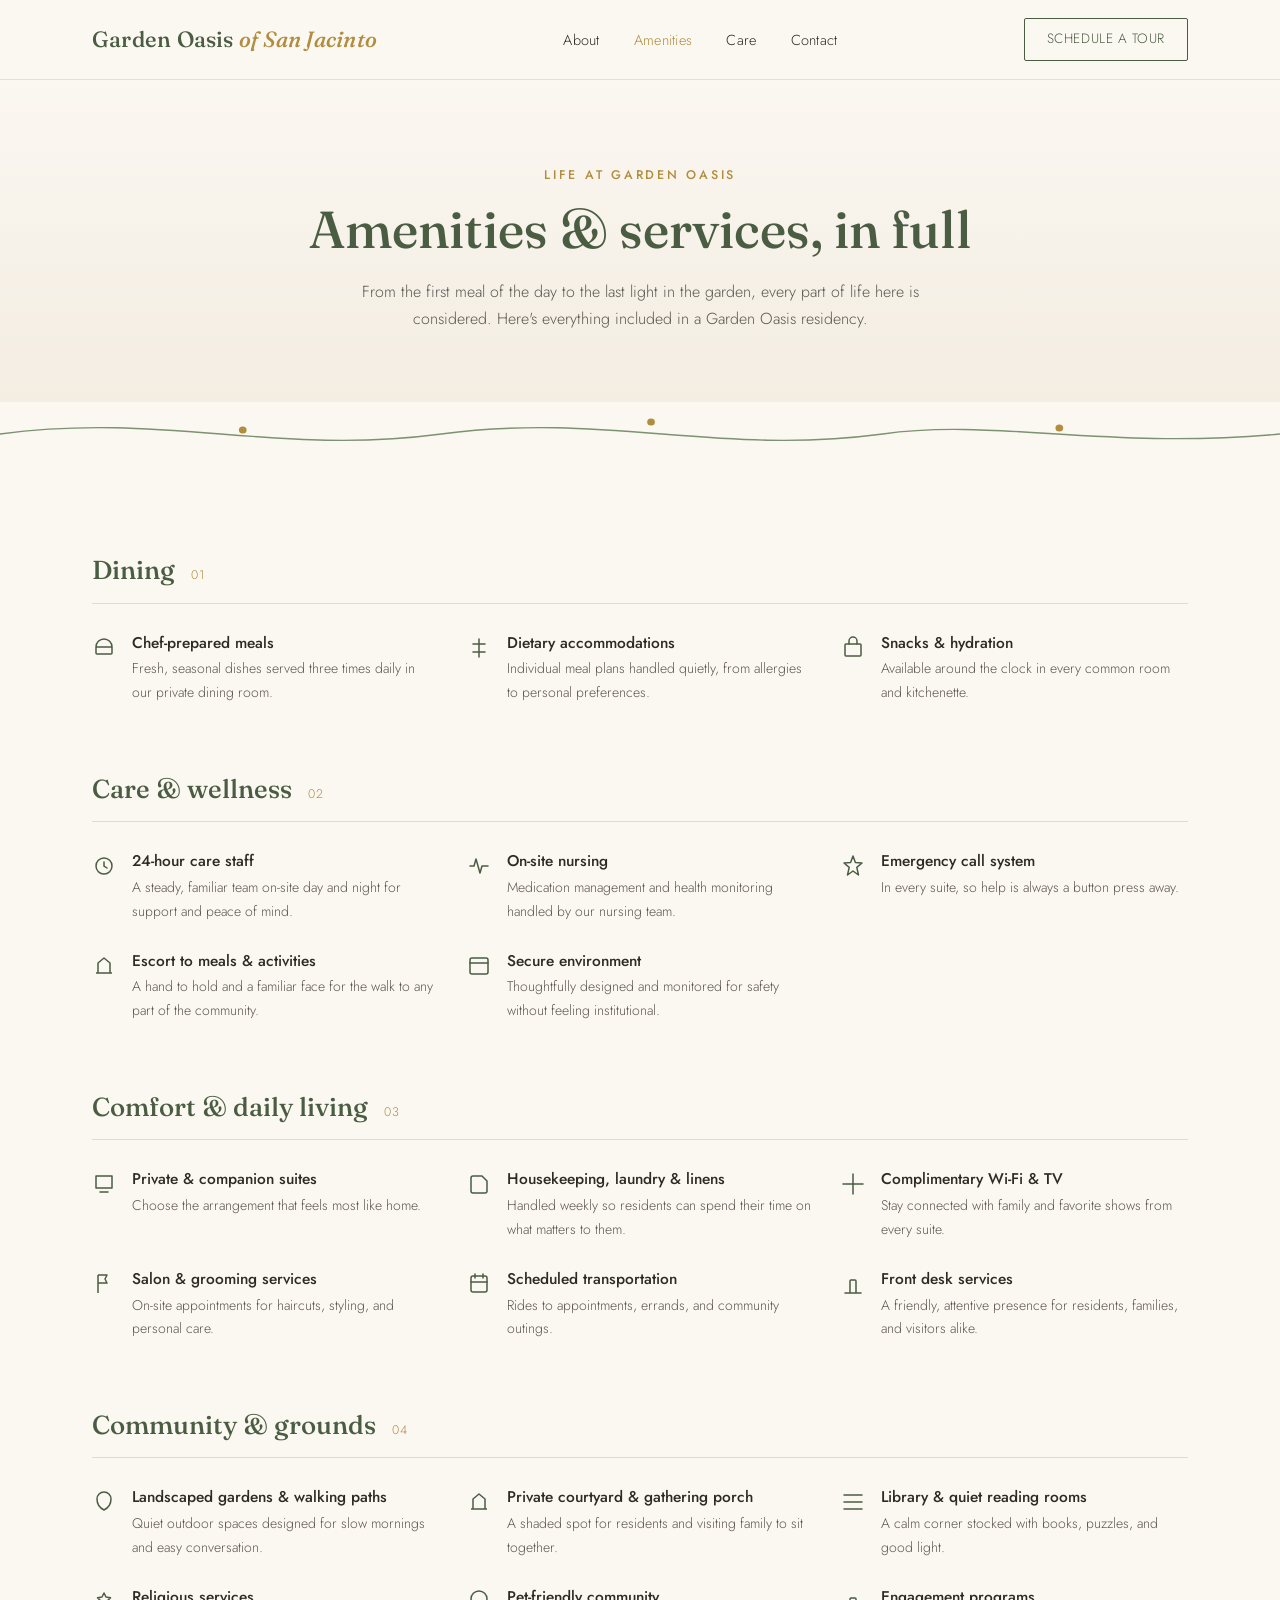
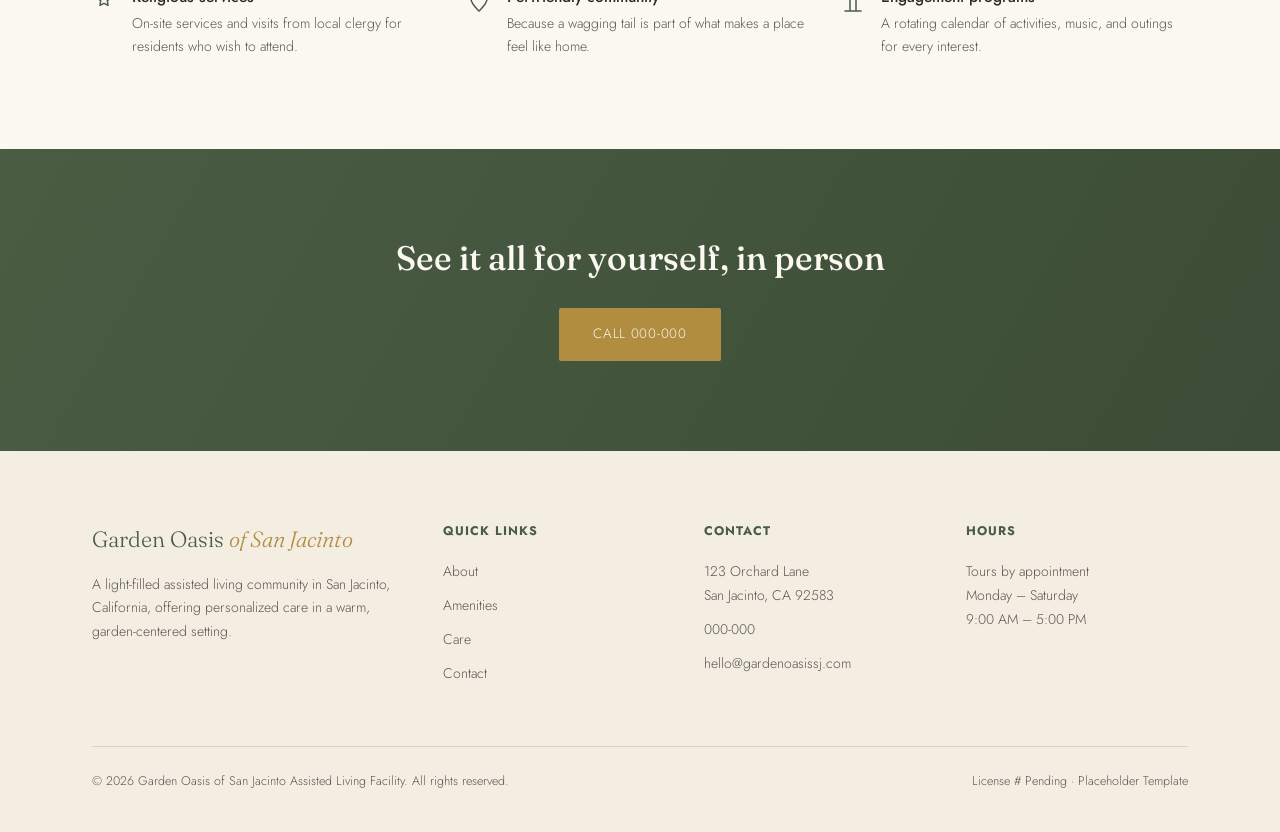
==== commit 6540ea00: "Update amenities.html" ====
--- a/amenities.html
+++ b/amenities.html
@@ -1,89 +1,339 @@
 <!DOCTYPE html>
 <html lang="en">
 <head>
-  <meta charset="UTF-8">
-  <meta name="viewport" content="width=device-width, initial-scale=1.0">
-  <title>Amenities & Lifestyle | Garden Oasis of San Jacinto</title>
-  <link rel="stylesheet" href="css/style.css">
+<meta charset="UTF-8">
+<meta name="viewport" content="width=device-width, initial-scale=1.0">
+<title>Amenities &amp; Services | Garden Oasis of San Jacinto</title>
+<meta name="description" content="Explore the amenities and services at Garden Oasis of San Jacinto Assisted Living Facility, from chef-prepared meals to landscaped gardens and 24-hour care.">
+<link rel="preconnect" href="https://fonts.googleapis.com">
+<link rel="preconnect" href="https://fonts.gstatic.com" crossorigin>
+<link href="https://fonts.googleapis.com/css2?family=Fraunces:ital,opsz,wght@0,9..144,300;0,9..144,500;1,9..144,400&family=Jost:wght@300;400;500;600&display=swap" rel="stylesheet">
+<style>
+  :root{
+    --ivory:#FBF7F1;
+    --ivory-deep:#F3EDE2;
+    --sage-deep:#4A5D43;
+    --sage:#7C9271;
+    --sage-pale:#DCE6D3;
+    --gold:#B08D3F;
+    --gold-pale:#E9DCB8;
+    --ink:#2E2B26;
+    --ink-soft:#5C5850;
+  }
+  *{box-sizing:border-box;margin:0;padding:0;}
+  html{scroll-behavior:smooth;}
+  body{
+    font-family:'Jost', sans-serif;
+    background:var(--ivory);
+    color:var(--ink);
+    line-height:1.7;
+    font-weight:300;
+    overflow-x:hidden;
+  }
+  h1,h2,h3,.display{
+    font-family:'Fraunces', serif;
+    font-weight:500;
+    color:var(--sage-deep);
+    line-height:1.15;
+  }
+  a{color:inherit;text-decoration:none;}
+  img{max-width:100%;display:block;}
+  .wrap{max-width:1160px;margin:0 auto;padding:0 32px;}
+  .eyebrow{
+    font-family:'Jost', sans-serif;
+    text-transform:uppercase;
+    letter-spacing:0.22em;
+    font-size:12.5px;
+    color:var(--gold);
+    font-weight:500;
+    display:inline-block;
+    margin-bottom:14px;
+  }
+
+  /* ---------- NAV ---------- */
+  header{
+    position:sticky;top:0;z-index:100;
+    background:rgba(251,247,241,0.92);
+    backdrop-filter:blur(6px);
+    border-bottom:1px solid rgba(74,93,67,0.14);
+  }
+  nav{
+    display:flex;align-items:center;justify-content:space-between;
+    padding:18px 32px;max-width:1160px;margin:0 auto;
+  }
+  .logo{font-family:'Fraunces',serif;font-size:22px;color:var(--sage-deep);font-weight:500;letter-spacing:0.01em;}
+  .logo em{font-style:italic;color:var(--gold);}
+  .nav-links{display:flex;gap:34px;list-style:none;}
+  .nav-links a{font-size:14.5px;letter-spacing:0.02em;color:var(--ink);transition:color .2s;}
+  .nav-links a.active{color:var(--gold);}
+  .nav-links a:hover{color:var(--gold);}
+  .nav-cta{
+    border:1px solid var(--sage-deep);padding:9px 22px;border-radius:2px;
+    font-size:13.5px;letter-spacing:0.04em;text-transform:uppercase;
+    color:var(--sage-deep);transition:all .25s;white-space:nowrap;
+  }
+  .nav-cta:hover{background:var(--sage-deep);color:var(--ivory);}
+  .menu-toggle{display:none;background:none;border:none;font-size:26px;color:var(--sage-deep);cursor:pointer;}
+
+  /* ---------- PAGE HERO ---------- */
+  .page-hero{
+    padding:80px 32px 70px;
+    background:linear-gradient(180deg, var(--ivory) 0%, var(--ivory-deep) 100%);
+    text-align:center;
+  }
+  .page-hero h1{font-size:clamp(34px,5vw,52px);max-width:720px;margin:0 auto 18px;}
+  .page-hero p{max-width:560px;margin:0 auto;color:var(--ink-soft);font-size:16px;}
+
+  /* vine divider */
+  .vine{width:100%;height:64px;display:block;}
+  .vine path{fill:none;stroke:var(--sage);stroke-width:1.4;stroke-linecap:round;}
+  .vine circle{fill:var(--gold);}
+
+  /* ---------- AMENITY CATEGORIES ---------- */
+  .categories{padding:90px 32px;}
+  .cat-group{margin-bottom:70px;}
+  .cat-group:last-child{margin-bottom:0;}
+  .cat-head{display:flex;align-items:baseline;gap:16px;border-bottom:1px solid rgba(74,93,67,0.18);padding-bottom:16px;margin-bottom:30px;}
+  .cat-head h2{font-size:26px;}
+  .cat-head span{font-size:12.5px;letter-spacing:0.05em;text-transform:uppercase;color:var(--gold);}
+  .cat-grid{display:grid;grid-template-columns:repeat(3,1fr);gap:28px;}
+  .cat-item{display:flex;gap:16px;align-items:flex-start;}
+  .cat-item svg{width:24px;height:24px;stroke:var(--sage-deep);flex-shrink:0;margin-top:2px;}
+  .cat-item h3{font-family:'Jost',sans-serif;font-weight:500;font-size:15.5px;color:var(--ink);margin-bottom:6px;}
+  .cat-item p{font-size:14px;color:var(--ink-soft);}
+
+  /* ---------- CTA BANNER ---------- */
+  .cta-banner{
+    padding:90px 32px;text-align:center;
+    background:linear-gradient(120deg, var(--sage-deep), #3C4C36);
+    color:var(--ivory);
+  }
+  .cta-banner h2{color:var(--ivory);font-size:34px;max-width:600px;margin:0 auto 30px;}
+  .btn{
+    display:inline-block;padding:15px 34px;border-radius:2px;
+    font-size:13.5px;letter-spacing:0.05em;text-transform:uppercase;
+    transition:all .25s;
+  }
+  .btn-primary{background:var(--gold);color:var(--ivory);}
+  .btn-primary:hover{background:var(--ivory);color:var(--sage-deep);}
+
+  /* ---------- FOOTER ---------- */
+  footer{padding:70px 32px 40px;background:var(--ivory-deep);}
+  .footer-grid{display:grid;grid-template-columns:1.4fr 1fr 1fr 1fr;gap:40px;margin-bottom:50px;}
+  .footer-grid h4{font-size:12.5px;letter-spacing:0.08em;text-transform:uppercase;color:var(--sage-deep);margin-bottom:18px;}
+  .footer-grid p, .footer-grid a{font-size:14px;color:var(--ink-soft);display:block;margin-bottom:10px;}
+  .footer-grid a:hover{color:var(--gold);}
+  .footer-logo{font-family:'Fraunces',serif;font-size:22px;color:var(--sage-deep);margin-bottom:14px;}
+  .footer-bottom{
+    border-top:1px solid rgba(74,93,67,0.18);padding-top:24px;
+    display:flex;justify-content:space-between;flex-wrap:wrap;gap:12px;
+    font-size:12.5px;color:var(--ink-soft);
+  }
+
+  /* ---------- RESPONSIVE ---------- */
+  @media (max-width:900px){
+    .cat-grid{grid-template-columns:1fr 1fr;}
+    .footer-grid{grid-template-columns:1fr 1fr;}
+  }
+  @media (max-width:700px){
+    .nav-links, .nav-cta{display:none;}
+    .menu-toggle{display:block;}
+    .cat-grid{grid-template-columns:1fr;}
+    .footer-grid{grid-template-columns:1fr;}
+  }
+</style>
 </head>
 <body>
 
-<div class="top-bar">
-  Contact Us: <a href="tel:000-0000">000-0000</a>
-</div>
-
 <header>
   <nav>
-    <div class="logo">Garden Oasis of San Jacinto</div>
-    <div class="hamburger" onclick="toggleMenu()">&#9776;</div>
-    <ul class="menu" id="mainMenu">
-      <li><a href="index.html">Home</a></li>
-      <li>
-        <a href="#">Our Services ▾</a>
-        <ul class="dropdown">
-          <li><a href="assisted-living.html">Assisted Living</a></li>
-          <li><a href="memory-care.html">Memory Care</a></li>
-          <li><a href="short-term.html">Short-Term Stays</a></li>
-        </ul>
-      </li>
-      <li>
-        <a href="amenities.html">Amenities & Lifestyle ▾</a>
-        <ul class="dropdown">
-          <li><a href="#dining">Dining & Nutrition</a></li>
-          <li><a href="#wellness">Wellness & Daily Care</a></li>
-          <li><a href="#activities">Activities & Outings</a></li>
-          <li><a href="#spaces">Living & Common Areas</a></li>
-        </ul>
-      </li>
-      <li><a href="floor-plans.html">Floor Plans</a></li>
-      <li><a href="gallery.html">Photo Gallery</a></li>
-      <li><a href="about.html">About Us</a></li>
-      <li><a href="contact.html">Contact</a></li>
+    <a href="index.html" class="logo">Garden Oasis <em>of San Jacinto</em></a>
+    <ul class="nav-links">
+      <li><a href="index.html#about">About</a></li>
+      <li><a href="amenities.html" class="active">Amenities</a></li>
+      <li><a href="index.html#care">Care</a></li>
+      <li><a href="index.html#contact">Contact</a></li>
     </ul>
+    <a href="index.html#contact" class="nav-cta">Schedule a Tour</a>
+    <button class="menu-toggle" aria-label="Menu">&#9776;</button>
   </nav>
 </header>
 
-<section>
-  <h2 class="section-title">Amenities & Lifestyle</h2>
-  <div class="amenities-grid">
-    <div class="amenity-card" id="dining">
-      <h3>Dining & Nutrition</h3>
-      <p>Freshly prepared meals served daily, designed to be balanced and flavorful. We accommodate special dietary needs, and snacks and beverages are available throughout the day.</p>
-    </div>
-    <div class="amenity-card" id="wellness">
-      <h3>Wellness & Daily Care</h3>
-      <p>Support with daily activities, medication reminders, housekeeping, and laundry services. Our staff is available around the clock to ensure comfort and safety.</p>
-    </div>
-    <div class="amenity-card" id="activities">
-      <h3>Activities & Outings</h3>
-      <p>A full schedule of classes, games, music, and creative projects. Regular trips to local gardens, museums, and cultural sites encourage exploration and connection.</p>
-    </div>
-    <div class="amenity-card" id="spaces">
-      <h3>Living & Common Areas</h3>
-      <p>Comfortable private and semi-private suites, peaceful garden spaces, library, lounge areas, and accessible pathways throughout the grounds.</p>
-    </div>
-    <div class="amenity-card">
-      <h3>Convenience & Support</h3>
-      <p>Scheduled transportation, beauty and barber services, and 24-hour emergency response systems for peace of mind.</p>
-    </div>
-    <div class="amenity-card">
-      <h3>Environment & Safety</h3>
-      <p>Secure, well-maintained grounds, ample natural light, and thoughtful design that supports mobility and independence.</p>
-    </div>
+<section class="page-hero">
+  <div class="wrap">
+    <span class="eyebrow">Life at Garden Oasis</span>
+    <h1>Amenities &amp; services, in full</h1>
+    <p>From the first meal of the day to the last light in the garden, every part of life here is considered. Here's everything included in a Garden Oasis residency.</p>
   </div>
 </section>
 
+<svg class="vine" viewBox="0 0 1160 64" preserveAspectRatio="none">
+  <path d="M0,32 C150,10 250,54 400,32 C550,10 650,54 800,32 C900,16 1000,48 1160,32"/>
+  <circle cx="220" cy="28" r="3.5"/>
+  <circle cx="590" cy="20" r="3.5"/>
+  <circle cx="960" cy="26" r="3.5"/>
+</svg>
+
+<section class="categories">
+  <div class="wrap">
+
+    <div class="cat-group">
+      <div class="cat-head">
+        <h2>Dining</h2>
+        <span>01</span>
+      </div>
+      <div class="cat-grid">
+        <div class="cat-item">
+          <svg viewBox="0 0 24 24" fill="none" stroke-width="1.5"><path d="M4 11h16M4 11a8 8 0 0116 0M4 11v6a1 1 0 001 1h14a1 1 0 001-1v-6" stroke-linecap="round" stroke-linejoin="round"/></svg>
+          <div><h3>Chef-prepared meals</h3><p>Fresh, seasonal dishes served three times daily in our private dining room.</p></div>
+        </div>
+        <div class="cat-item">
+          <svg viewBox="0 0 24 24" fill="none" stroke-width="1.5"><path d="M12 3v18M6 8h12M6 16h12" stroke-linecap="round"/></svg>
+          <div><h3>Dietary accommodations</h3><p>Individual meal plans handled quietly, from allergies to personal preferences.</p></div>
+        </div>
+        <div class="cat-item">
+          <svg viewBox="0 0 24 24" fill="none" stroke-width="1.5"><rect x="4" y="8" width="16" height="12" rx="1"/><path d="M8 8V5a4 4 0 018 0v3" stroke-linecap="round"/></svg>
+          <div><h3>Snacks &amp; hydration</h3><p>Available around the clock in every common room and kitchenette.</p></div>
+        </div>
+      </div>
+    </div>
+
+    <div class="cat-group">
+      <div class="cat-head">
+        <h2>Care &amp; wellness</h2>
+        <span>02</span>
+      </div>
+      <div class="cat-grid">
+        <div class="cat-item">
+          <svg viewBox="0 0 24 24" fill="none" stroke-width="1.5"><circle cx="12" cy="12" r="8"/><path d="M12 8v4l3 2" stroke-linecap="round"/></svg>
+          <div><h3>24-hour care staff</h3><p>A steady, familiar team on-site day and night for support and peace of mind.</p></div>
+        </div>
+        <div class="cat-item">
+          <svg viewBox="0 0 24 24" fill="none" stroke-width="1.5"><path d="M3 12h4l2-7 4 14 2-7h6" stroke-linecap="round" stroke-linejoin="round"/></svg>
+          <div><h3>On-site nursing</h3><p>Medication management and health monitoring handled by our nursing team.</p></div>
+        </div>
+        <div class="cat-item">
+          <svg viewBox="0 0 24 24" fill="none" stroke-width="1.5"><path d="M12 2l2.4 6.5L21 9l-5.2 4.4L17.5 21 12 17l-5.5 4 1.7-7.6L3 9l6.6-.5z" stroke-linejoin="round"/></svg>
+          <div><h3>Emergency call system</h3><p>In every suite, so help is always a button press away.</p></div>
+        </div>
+        <div class="cat-item">
+          <svg viewBox="0 0 24 24" fill="none" stroke-width="1.5"><path d="M4 19h16M6 19V9l6-5 6 5v10" stroke-linejoin="round"/></svg>
+          <div><h3>Escort to meals &amp; activities</h3><p>A hand to hold and a familiar face for the walk to any part of the community.</p></div>
+        </div>
+        <div class="cat-item">
+          <svg viewBox="0 0 24 24" fill="none" stroke-width="1.5"><rect x="3" y="4" width="18" height="16" rx="2"/><path d="M3 9h18" stroke-linecap="round"/></svg>
+          <div><h3>Secure environment</h3><p>Thoughtfully designed and monitored for safety without feeling institutional.</p></div>
+        </div>
+      </div>
+    </div>
+
+    <div class="cat-group">
+      <div class="cat-head">
+        <h2>Comfort &amp; daily living</h2>
+        <span>03</span>
+      </div>
+      <div class="cat-grid">
+        <div class="cat-item">
+          <svg viewBox="0 0 24 24" fill="none" stroke-width="1.5"><path d="M4 4h16v12H4zM8 20h8" stroke-linecap="round" stroke-linejoin="round"/></svg>
+          <div><h3>Private &amp; companion suites</h3><p>Choose the arrangement that feels most like home.</p></div>
+        </div>
+        <div class="cat-item">
+          <svg viewBox="0 0 24 24" fill="none" stroke-width="1.5"><path d="M4 19V6a2 2 0 012-2h9l5 5v10a2 2 0 01-2 2H6a2 2 0 01-2-2z" stroke-linejoin="round"/></svg>
+          <div><h3>Housekeeping, laundry &amp; linens</h3><p>Handled weekly so residents can spend their time on what matters to them.</p></div>
+        </div>
+        <div class="cat-item">
+          <svg viewBox="0 0 24 24" fill="none" stroke-width="1.5"><path d="M12 2v20M2 12h20" stroke-linecap="round"/></svg>
+          <div><h3>Complimentary Wi-Fi &amp; TV</h3><p>Stay connected with family and favorite shows from every suite.</p></div>
+        </div>
+        <div class="cat-item">
+          <svg viewBox="0 0 24 24" fill="none" stroke-width="1.5"><path d="M6 3v18M6 3h9l-2 4 2 4H6" stroke-linejoin="round"/></svg>
+          <div><h3>Salon &amp; grooming services</h3><p>On-site appointments for haircuts, styling, and personal care.</p></div>
+        </div>
+        <div class="cat-item">
+          <svg viewBox="0 0 24 24" fill="none" stroke-width="1.5"><rect x="4" y="4" width="16" height="16" rx="2"/><path d="M8 2v4M16 2v4M4 10h16" stroke-linecap="round"/></svg>
+          <div><h3>Scheduled transportation</h3><p>Rides to appointments, errands, and community outings.</p></div>
+        </div>
+        <div class="cat-item">
+          <svg viewBox="0 0 24 24" fill="none" stroke-width="1.5"><path d="M9 21V9a1 1 0 011-1h4a1 1 0 011 1v12M4 21h16" stroke-linecap="round" stroke-linejoin="round"/></svg>
+          <div><h3>Front desk services</h3><p>A friendly, attentive presence for residents, families, and visitors alike.</p></div>
+        </div>
+      </div>
+    </div>
+
+    <div class="cat-group">
+      <div class="cat-head">
+        <h2>Community &amp; grounds</h2>
+        <span>04</span>
+      </div>
+      <div class="cat-grid">
+        <div class="cat-item">
+          <svg viewBox="0 0 24 24" fill="none" stroke-width="1.5"><path d="M12 20c4-2 7-6 7-11a7 7 0 00-14 0c0 5 3 9 7 11z" stroke-linecap="round" stroke-linejoin="round"/></svg>
+          <div><h3>Landscaped gardens &amp; walking paths</h3><p>Quiet outdoor spaces designed for slow mornings and easy conversation.</p></div>
+        </div>
+        <div class="cat-item">
+          <svg viewBox="0 0 24 24" fill="none" stroke-width="1.5"><path d="M4 19h16M6 19V9l6-5 6 5v10" stroke-linejoin="round"/></svg>
+          <div><h3>Private courtyard &amp; gathering porch</h3><p>A shaded spot for residents and visiting family to sit together.</p></div>
+        </div>
+        <div class="cat-item">
+          <svg viewBox="0 0 24 24" fill="none" stroke-width="1.5"><path d="M3 5h18M3 12h18M3 19h18" stroke-linecap="round"/></svg>
+          <div><h3>Library &amp; quiet reading rooms</h3><p>A calm corner stocked with books, puzzles, and good light.</p></div>
+        </div>
+        <div class="cat-item">
+          <svg viewBox="0 0 24 24" fill="none" stroke-width="1.5"><path d="M12 3l2 4 4.5.7-3.2 3.2.7 4.5-4-2.1-4 2.1.7-4.5L5.5 7.7 10 7z" stroke-linejoin="round"/></svg>
+          <div><h3>Religious services</h3><p>On-site services and visits from local clergy for residents who wish to attend.</p></div>
+        </div>
+        <div class="cat-item">
+          <svg viewBox="0 0 24 24" fill="none" stroke-width="1.5"><path d="M12 21c-4-4-8-7.5-8-12a8 8 0 0116 0c0 4.5-4 8-8 12z" stroke-linejoin="round"/></svg>
+          <div><h3>Pet-friendly community</h3><p>Because a wagging tail is part of what makes a place feel like home.</p></div>
+        </div>
+        <div class="cat-item">
+          <svg viewBox="0 0 24 24" fill="none" stroke-width="1.5"><path d="M9 21V9a1 1 0 011-1h4a1 1 0 011 1v12M4 21h16" stroke-linecap="round" stroke-linejoin="round"/></svg>
+          <div><h3>Engagement programs</h3><p>A rotating calendar of activities, music, and outings for every interest.</p></div>
+        </div>
+      </div>
+    </div>
+
+  </div>
+</section>
+
+<section class="cta-banner" id="contact">
+  <div class="wrap">
+    <h2>See it all for yourself, in person</h2>
+    <a href="tel:+1000000" class="btn btn-primary">Call 000-000</a>
+  </div>
+</section>
+
 <footer>
-  <h3>Garden Oasis of San Jacinto Assisted Living Facility</h3>
-  <p>Contact: 000-0000 | Email: info@gardenoasissanjacinto.com</p>
-  <p>&copy; 2026 Garden Oasis of San Jacinto. All rights reserved.</p>
+  <div class="wrap">
+    <div class="footer-grid">
+      <div>
+        <div class="footer-logo">Garden Oasis <em style="font-style:italic;color:var(--gold);">of San Jacinto</em></div>
+        <p>A light-filled assisted living community in San Jacinto, California, offering personalized care in a warm, garden-centered setting.</p>
+      </div>
+      <div>
+        <h4>Quick Links</h4>
+        <a href="index.html#about">About</a>
+        <a href="amenities.html">Amenities</a>
+        <a href="index.html#care">Care</a>
+        <a href="index.html#contact">Contact</a>
+      </div>
+      <div>
+        <h4>Contact</h4>
+        <p>123 Orchard Lane<br>San Jacinto, CA 92583</p>
+        <a href="tel:+1000000">000-000</a>
+        <a href="mailto:hello@gardenoasissj.com">hello@gardenoasissj.com</a>
+      </div>
+      <div>
+        <h4>Hours</h4>
+        <p>Tours by appointment<br>Monday &ndash; Saturday<br>9:00 AM &ndash; 5:00 PM</p>
+      </div>
+    </div>
+    <div class="footer-bottom">
+      <span>&copy; 2026 Garden Oasis of San Jacinto Assisted Living Facility. All rights reserved.</span>
+      <span>License # Pending &middot; Placeholder Template</span>
+    </div>
+  </div>
 </footer>
-
-<script>
-function toggleMenu() {
-  document.getElementById('mainMenu').classList.toggle('active');
-}
-</script>
 
 </body>
 </html>
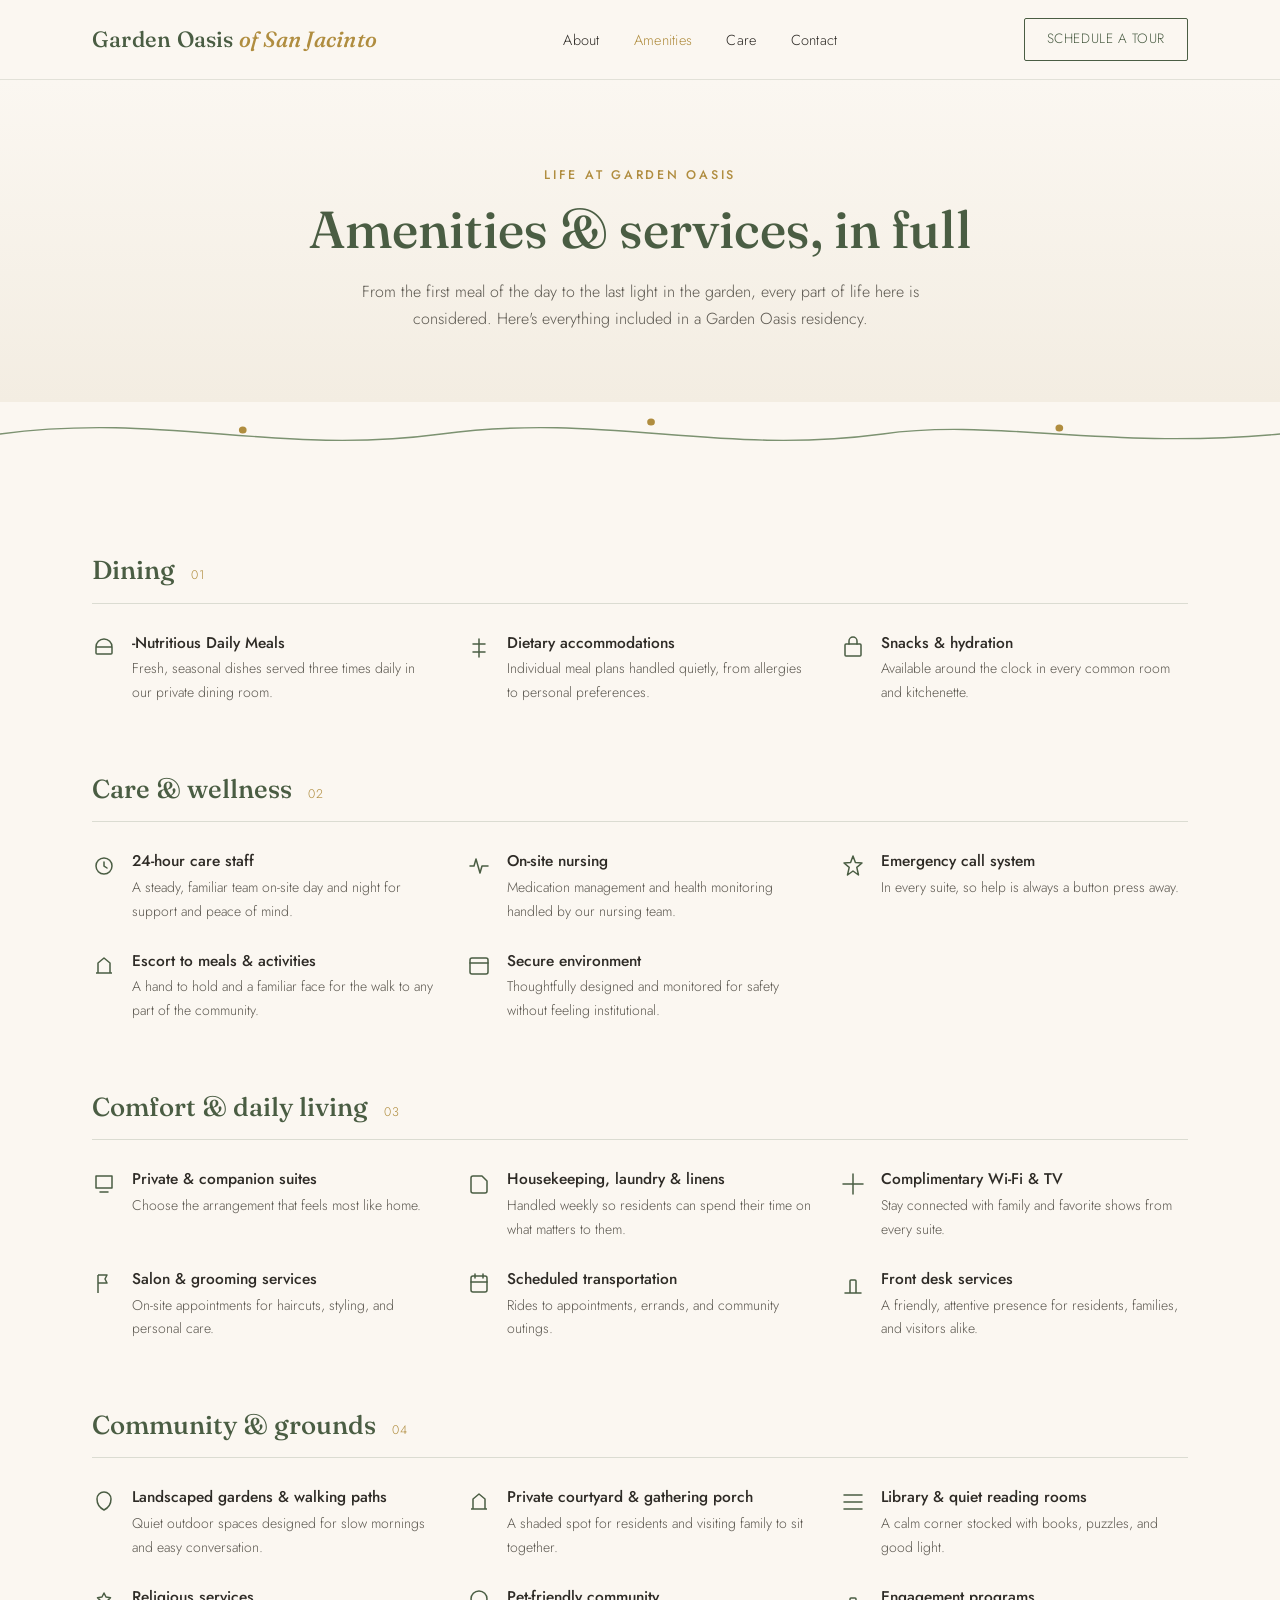
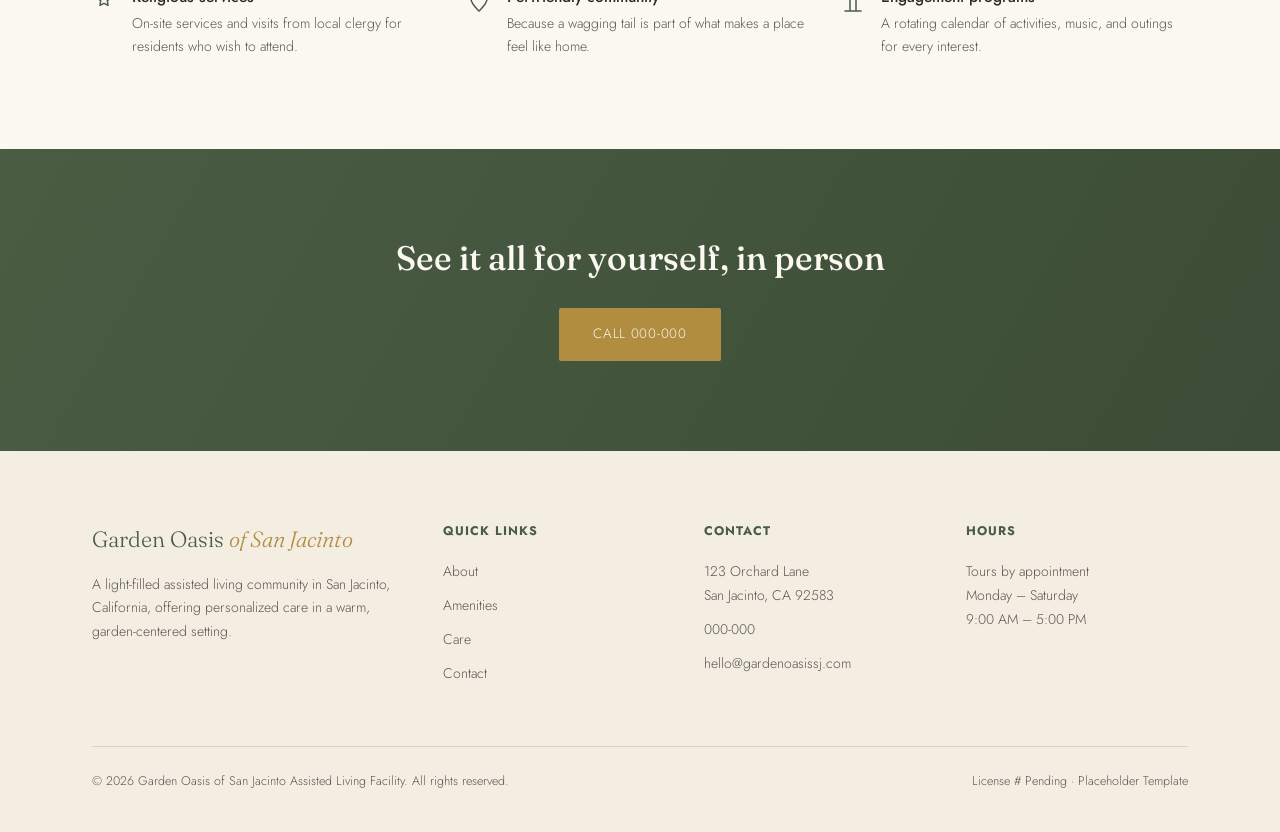
==== commit 210ee06a: "Update amenities.html" ====
--- a/amenities.html
+++ b/amenities.html
@@ -4,7 +4,7 @@
 <meta charset="UTF-8">
 <meta name="viewport" content="width=device-width, initial-scale=1.0">
 <title>Amenities &amp; Services | Garden Oasis of San Jacinto</title>
-<meta name="description" content="Explore the amenities and services at Garden Oasis of San Jacinto Assisted Living Facility, from chef-prepared meals to landscaped gardens and 24-hour care.">
+<meta name="description" content="Explore the amenities and services at Garden Oasis of San Jacinto Assisted Living Facility, from Nutritious Daily Meals to landscaped gardens and 24-hour care.">
 <link rel="preconnect" href="https://fonts.googleapis.com">
 <link rel="preconnect" href="https://fonts.gstatic.com" crossorigin>
 <link href="https://fonts.googleapis.com/css2?family=Fraunces:ital,opsz,wght@0,9..144,300;0,9..144,500;1,9..144,400&family=Jost:wght@300;400;500;600&display=swap" rel="stylesheet">
@@ -185,7 +185,7 @@
       <div class="cat-grid">
         <div class="cat-item">
           <svg viewBox="0 0 24 24" fill="none" stroke-width="1.5"><path d="M4 11h16M4 11a8 8 0 0116 0M4 11v6a1 1 0 001 1h14a1 1 0 001-1v-6" stroke-linecap="round" stroke-linejoin="round"/></svg>
-          <div><h3>Chef-prepared meals</h3><p>Fresh, seasonal dishes served three times daily in our private dining room.</p></div>
+          <div><h3>-Nutritious Daily Meals</h3><p>Fresh, seasonal dishes served three times daily in our private dining room.</p></div>
         </div>
         <div class="cat-item">
           <svg viewBox="0 0 24 24" fill="none" stroke-width="1.5"><path d="M12 3v18M6 8h12M6 16h12" stroke-linecap="round"/></svg>
